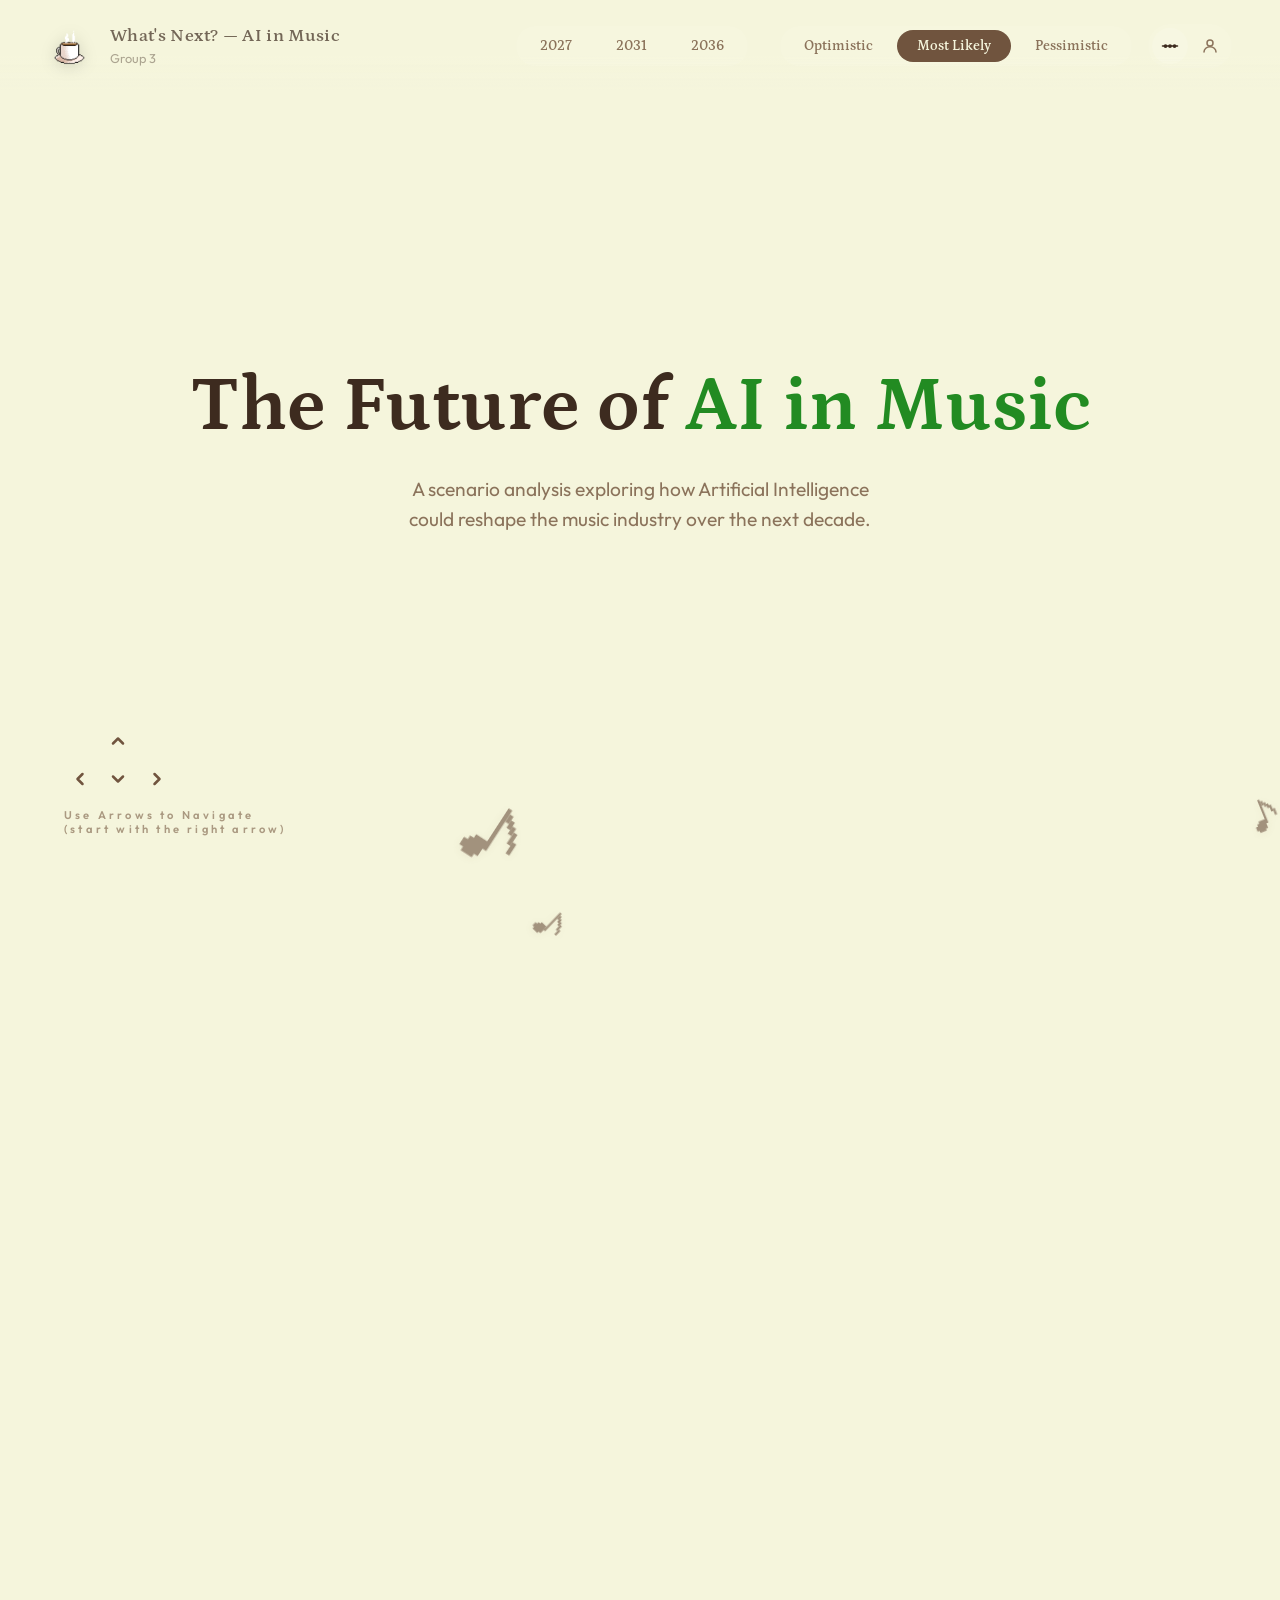
==== index.html @ 0fc1ed17 "UI: Add padding-top to second paragraph in multi-paragraph cells" ====
<!DOCTYPE html>
<html lang="en">
<head>
  <meta charset="UTF-8">
  <meta name="viewport" content="width=device-width, initial-scale=1.0">
  <title>What's Next? — AI in Music</title>
  <link rel="preconnect" href="https://fonts.googleapis.com">
  <link rel="preconnect" href="https://fonts.gstatic.com" crossorigin>
  <link href="https://fonts.googleapis.com/css2?family=Petrona:ital,wght@0,300..900;1,300..900&family=Outfit:wght@100..900&display=swap" rel="stylesheet">
  <style>
    /* ==========================================================
       WHAT'S NEXT? TIMELINE TEMPLATE — v2

       STUDENTS: This is YOUR starting point. You're expected to
       make this your own. Change the fonts, colors, layout,
       animations — whatever serves your topic.

       The structure:
       - 3 years (2027, 2031, 2036) scroll horizontally
       - Toggle switches between Optimistic / Most Likely / Pessimistic
       - Each year has a "deep dive" slot and a "headline" slot
         depending on the scenario

       YOUR JOB:
       1. Pick ONE year per scenario row to go deep on
          (rich media, visuals, embedded content)
       2. Fill the other two years with headlines + short context
       3. Make the design reflect your topic
       4. Make the toggle feel like a real shift — not just a text swap
       ========================================================== */

    :root {
      /* -- Customize these to match your topic -- */
      --color-bg: #F5F5DC;
      --color-text: #3D2B1F;
      --color-muted: #8B735B;
      --color-accent: #228B22;
      --color-optimistic: #417242;
      --color-likely: #70543E;
      --color-pessimistic: #8B4513;
      --font-heading: 'Petrona', serif;
      --font-body: 'Outfit', sans-serif;

      /* Active scenario color — set by JS */
      --color-active: var(--color-likely);
    }

    * {
      margin: 0;
      padding: 0;
      box-sizing: border-box;
    }

    html, body {
      height: 100%;
      overflow: hidden;
      background: var(--color-bg);
      color: var(--color-text);
      font-family: var(--font-body);
    }

    /* ---- SCENARIO BACKGROUND OVERLAYS ---- */
    /* Three fixed gradients that cross-fade as you switch scenarios.
       Each is a dark base tinged with the scenario accent colour.
       Adjust opacity and gradient positions to taste. */
    .bg-tinge {
      position: fixed;
      inset: 0;
      z-index: 0;
      pointer-events: none;
      opacity: 0;
      transition: opacity 0.8s ease;
    }

    .bg-tinge.active {
      opacity: 1;
    }

    .bg-tinge[data-scenario="optimistic"] {
      background-color: #e2eddf; /* Soft Mint Sage */
    }

    .bg-tinge[data-scenario="likely"] {
      background-color: #F5F5DC; /* Classic Beige */
    }

    .bg-tinge[data-scenario="pessimistic"] {
      background-color: #ebdacf; /* Warm Dusty Clay */
    }

    /* ---- HEADER / TOGGLE ---- */
    header {
      position: fixed;
      top: 0;
      left: 0;
      right: 0;
      z-index: 100;
      padding: 1.5rem 3rem;
      display: flex;
      justify-content: space-between;
      align-items: center;
      background: linear-gradient(to bottom, var(--color-bg) 60%, transparent);
    }

    header > div:first-child {
      display: flex;
      align-items: center;
      gap: 1.25rem;
    }

    .coffee-icon {
      width: 42px;
      height: 42px;
      object-fit: contain;
      filter: drop-shadow(0 2px 8px rgba(0,0,0,0.15));
    }

    .project-title {
      font-family: var(--font-heading);
      font-size: 1.1rem;
      font-weight: 600;
      letter-spacing: 0.02em;
      opacity: 0.7;
    }

    .team-names {
      font-size: 0.8rem;
      opacity: 0.4;
      margin-top: 0.25rem;
    }

    .toggle-group {
      display: flex;
      gap: 0.25rem;
      background: rgba(255,255,255,0.06);
      border-radius: 2rem;
      padding: 0.25rem;
    }

    .toggle-btn {
      font-family: var(--font-heading);
      font-size: 0.85rem;
      font-weight: 600;
      padding: 0.5rem 1.25rem;
      border: none;
      border-radius: 2rem;
      cursor: pointer;
      background: transparent;
      color: var(--color-muted);
      transition: all 0.4s ease;
    }

    .toggle-btn:hover {
      color: var(--color-text);
    }

    .toggle-btn.active {
      background: var(--color-active);
      color: var(--color-bg);
    }

    .toggle-btn[data-scenario="optimistic"].active { background: var(--color-optimistic); }
    .toggle-btn[data-scenario="likely"].active { background: var(--color-likely); }
    .toggle-btn[data-scenario="pessimistic"].active { background: var(--color-pessimistic); }

    /* ---- VIEW TOGGLE (Timeline / Interview) ---- */
    .header-right {
      display: flex;
      align-items: center;
      gap: 1rem;
    }

    .view-toggle {
      display: flex;
      gap: 0.25rem;
      background: rgba(255,255,255,0.06);
      border-radius: 2rem;
      padding: 0.25rem;
    }

    .view-btn {
      width: 2.25rem;
      height: 2.25rem;
      padding: 0;
      border: none;
      border-radius: 50%;
      cursor: pointer;
      background: transparent;
      color: var(--color-muted);
      transition: all 0.3s ease;
      display: flex;
      align-items: center;
      justify-content: center;
    }

    .view-btn:hover {
      color: var(--color-text);
    }

    .view-btn.active {
      background: rgba(255,255,255,0.12);
      color: var(--color-text);
    }

    /* Scenario toggle hides in interview mode */
    .toggle-group {
      transition: opacity 0.3s ease;
    }

    .toggle-group.hidden {
      opacity: 0;
      pointer-events: none;
    }

    /* ---- HORIZONTAL SCROLL CONTAINER ---- */
    .timeline {
      display: flex;
      height: 100vh;
      width: 500vw;
      position: absolute;
      top: 0; left: 0;
      z-index: 1;
      transition: transform 0.8s cubic-bezier(0.65, 0, 0.35, 1);
      will-change: transform;
    }

    /* ---- INTRO PANEL ---- */
    .panel-intro {
      min-width: 100vw;
      height: 100vh;
      display: flex;
      flex-direction: column;
      justify-content: center;
      align-items: center;
      text-align: center;
      padding: 4rem;
      position: relative; /* Base for absolute nav-guide */
    }

    .panel-intro h1 {
      font-family: var(--font-heading);
      font-size: clamp(2.5rem, 6vw, 5rem);
      font-weight: 700;
      line-height: 1.1;
      margin-bottom: 1.5rem;
    }

    .panel-intro h1 span {
      color: var(--color-accent);
    }

    .panel-intro .subtitle {
      font-size: 1.2rem;
      color: var(--color-muted);
      max-width: 500px;
      line-height: 1.6;
    }

    /* ---- YEAR PANELS ---- */
    .panel-year {
      min-width: 100vw;
      height: 100vh;
      position: relative;
    }

    .year-label {
      font-family: var(--font-heading);
      font-size: clamp(6rem, 20vw, 15rem);
      font-weight: 700;
      opacity: 0.04; /* Slightly more faded for the bottom position */
      position: absolute;
      bottom: -5%; /* Sit at the very bottom, slightly peaking up */
      left: 50%;
      transform: translateX(-50%);
      pointer-events: none;
      color: var(--color-active);
      transition: color 0.6s ease;
      z-index: 1; /* Behind content but above tinges */
    }

    .year-header {
      font-family: var(--font-heading);
      font-size: 1rem;
      font-weight: 600;
      text-transform: uppercase;
      letter-spacing: 0.15em;
      color: var(--color-active);
      margin-bottom: 2rem;
      transition: color 0.4s ease;
    }

    /* ---- SCENARIO CONTENT ---- */
    .scenario-content {
      position: absolute;
      left: 0;
      width: 100vw;
      height: 100vh;
      padding: 2rem;
      display: flex;
      flex-direction: column;
      justify-content: center;
      align-items: center; /* Horizontally center cells */
      z-index: 2;
    }

    /* Subtle glow behind cell content to emphasize the active color */
    .scenario-content::before {
      content: "";
      position: absolute;
      width: 80vw;
      height: 80vh;
      background: radial-gradient(circle at center, var(--color-active) 0%, transparent 70%);
      opacity: 0.08;
      pointer-events: none;
      z-index: -1;
      transition: background 0.8s ease;
    }

    /* -- HEADLINE CELL (light content) -- */
    .cell-headline h2 {
      font-family: var(--font-heading);
      font-size: clamp(1.8rem, 3.5vw, 3rem);
      font-weight: 700;
      line-height: 1.2;
      margin-bottom: 1rem;
      max-width: 700px;
    }

    .cell-headline .context {
      font-size: 1rem;
      color: var(--color-muted);
      max-width: 550px;
      line-height: 1.7;
    }

    /* -- DEEP DIVE CELL (rich content) -- */
    .cell-deepdive {
      display: grid;
      grid-template-columns: 1fr 1fr;
      gap: 3rem;
      align-items: start;
      max-width: 1100px;
    }

    .cell-deepdive h2 {
      font-family: var(--font-heading);
      font-size: clamp(1.5rem, 3vw, 2.4rem);
      font-weight: 700;
      line-height: 1.2;
      margin-bottom: 1rem;
    }

    .cell-deepdive .narrative {
      font-size: 1rem;
      line-height: 1.7;
      color: var(--color-muted);
    }

    .cell-deepdive .narrative p {
      margin-bottom: 1rem;
    }

    .narrative p:nth-of-type(2) {
      padding-top: 18px;
    }

    .media-slot {
      background: #FAF9F6; /* Softer paper white */
      padding: 1rem 1rem 3.5rem 1rem; /* Polaroid asymmetrical padding */
      border: none;
      border-radius: 2px;
      box-shadow: 
        0 10px 30px rgba(0,0,0,0.18), 
        0 2px 8px rgba(0,0,0,0.1);
      min-height: 300px;
      display: flex;
      align-items: center;
      justify-content: center;
      color: var(--color-muted);
      font-size: 0.85rem;
      text-align: center;
      position: relative;
    }

    .media-slot p {
      max-width: 250px;
      line-height: 1.5;
      color: #3D2B1F; /* Contrast against white */
    }

    /* Polaroid photo inner border and shadow */
    .media-slot img {
      width: 100%;
      height: 100%;
      object-fit: cover;
      border: 1px solid rgba(0,0,0,0.1);
      border-radius: 1px;
    }

    .interview-quote {
      border-left: 5px solid var(--color-active); /* Stronger indicator */
      padding-left: 1.25rem;
      margin-top: 1.5rem;
      transition: border-color 0.4s ease;
    }

    .interview-quote blockquote {
      font-size: 1rem;
      font-style: italic;
      line-height: 1.6;
      color: var(--color-text);
    }

    .interview-quote cite {
      display: block;
      margin-top: 0.5rem;
      font-size: 0.85rem;
      font-style: normal;
      color: var(--color-muted);
    }

    /* -- HERO CELL (Highlight content) -- */
    .cell-hero {
      display: flex;
      flex-direction: column;
      width: 100%;
      max-width: 1100px;
    }

    .cell-hero .media-slot {
      width: 100%;
      max-width: 1100px;
      height: 40vh;
      border-radius: 0.75rem;
      border: none;
    }

    .cell-hero .media-slot img {
      border-radius: 0.75rem;
    }

    .hero-content-grid {
      display: grid;
      grid-template-columns: 1fr 1fr;
      gap: 3rem;
      padding-top: 3rem;
      max-width: 1100px;
    }

    .hero-content-grid .interview-quote {
      margin-top: 0;
      align-self: start;
    }

    /* ---- CLOSING PANEL ---- */
    .panel-closing {
      min-width: 100vw;
      height: 100vh;
      scroll-snap-align: start;
      display: flex;
      flex-direction: column;
      justify-content: center;
      align-items: center;
      text-align: center;
      padding: 4rem;
    }

    .panel-closing h2 {
      font-family: var(--font-heading);
      font-size: clamp(2rem, 4vw, 3.5rem);
      font-weight: 700;
      margin-bottom: 1.5rem;
      max-width: 700px;
      line-height: 1.2;
    }

    .panel-closing .closing-text {
      font-size: 1.1rem;
      color: var(--color-muted);
      max-width: 550px;
      line-height: 1.7;
    }

    /* ---- NAV GUIDE ---- */
    .nav-guide {
      position: absolute;
      bottom: 4rem;
      left: 4rem;
      display: flex;
      flex-direction: column;
      align-items: flex-start;
      gap: 0.8rem;
      opacity: 0;
      animation: fadeInGuide 1.5s ease-out forwards 1.5s;
      z-index: 10;
    }

    @keyframes fadeInGuide {
      to { opacity: 1; }
    }

    .arrow-container {
      display: grid;
      grid-template-areas: 
        ". up ."
        "left down right";
      gap: 0.4rem;
    }

    .nav-arrow {
      width: 32px;
      height: 32px;
      display: flex;
      align-items: center;
      justify-content: center;
      color: var(--color-active);
      opacity: 1;
    }

    .arrow-up { grid-area: up; --move-transform: translateY(-12px); }
    .arrow-down { grid-area: down; --move-transform: translateY(12px); }
    .arrow-left { grid-area: left; --move-transform: translateX(-12px); }
    .arrow-right { grid-area: right; --move-transform: translateX(12px); }

    /* Fade-Move sequential animation */
    .nav-arrow {
      animation: fadeMove 8s infinite ease-in-out;
    }

    .arrow-up { animation-delay: 0s; }
    .arrow-right { animation-delay: 2s; }
    .arrow-down { animation-delay: 4s; }
    .arrow-left { animation-delay: 6s; }

    @keyframes fadeMove {
      0%, 20%, 100% { 
        opacity: 1; 
        transform: translate(0, 0); 
      }
      10% { 
        opacity: 0; 
        transform: var(--move-transform);
      }
      11% {
        opacity: 0;
        transform: translate(0, 0);
      }
    }

    .nav-hint {
      font-size: 0.7rem;
      text-transform: none;
      letter-spacing: 0.2rem;
      color: var(--color-muted);
      font-weight: 600;
      font-family: var(--font-body);
      opacity: 0.7;
      text-align: left;
    }

    /* ---- INTERVIEW SECTION — fixed overlay ---- */
    .interview-section {
      display: none;
      position: fixed;
      inset: 0;
      background: var(--color-bg);
      overflow: hidden; /* No scrolling */
      z-index: 50;
    }

    .interview-wrapper {
      width: 100%;
      height: 100%;
      transition: transform 0.8s cubic-bezier(0.85, 0, 0.15, 1);
      display: flex;
      flex-direction: column;
    }

    .interview-section.active {
      display: block;
    }

    /* Each block snaps to fill the viewport */
    .interview-block {
      min-height: 100vh;
      scroll-snap-align: start;
      display: flex;
      align-items: center;
      padding: 7rem 6rem 4rem;
      position: relative;
    }

    .interview-block + .interview-block {
      border-top: 1px solid rgba(255,255,255,0.06);
    }

    /* -- Person overview block -- */
    .block-person .block-inner {
      display: grid;
      grid-template-columns: 260px 1fr;
      gap: 3rem;
      align-items: center;
      max-width: 1100px;
      width: 100%;
    }

    .person-photo-slot {
      background: rgba(255,255,255,0.04);
      border: 1px dashed rgba(255,255,255,0.12);
      border-radius: 0.75rem;
      aspect-ratio: 3 / 4;
      display: flex;
      flex-direction: column;
      align-items: center;
      justify-content: center;
      color: var(--color-muted);
      font-size: 0.8rem;
      text-align: center;
      gap: 0.5rem;
      padding: 1.5rem;
    }

    .person-photo-slot img {
      width: 100%;
      height: 100%;
      object-fit: cover;
      border-radius: 0.75rem;
    }

    .person-info h3 {
      font-family: var(--font-heading);
      font-size: 1.75rem;
      font-weight: 700;
      margin-bottom: 0.4rem;
    }

    .person-info .person-role {
      font-size: 0.9rem;
      color: var(--color-active);
      margin-bottom: 1.25rem;
      transition: color 0.4s ease;
    }

    .person-info .person-bio {
      font-size: 1rem;
      line-height: 1.7;
      color: var(--color-muted);
      max-width: 560px;
    }

    .shoutout {
      margin-top: 2rem;
      padding-top: 1.5rem;
      border-top: 1px solid rgba(61, 43, 31, 0.1);
      max-width: 560px;
      display: flex;
      align-items: flex-start;
      gap: 2rem;
    }

    .shoutout-content {
      flex: 1;
    }

    .shoutout p {
      font-size: 0.9rem;
      color: var(--color-muted);
      margin-bottom: 0.75rem;
    }

    .spotify-qr {
      width: 100px;
      height: 100px;
      background: white;
      padding: 0.5rem;
      border-radius: 4px;
      box-shadow: 0 4px 12px rgba(0,0,0,0.08);
      flex-shrink: 0;
    }

    .spotify-qr img {
      width: 100%;
      height: 100%;
      display: block;
    }

    .spotify-link {
      display: inline-flex;
      align-items: center;
      gap: 0.6rem;
      color: var(--color-bg);
      background: var(--color-active);
      padding: 0.6rem 1.2rem;
      border-radius: 2rem;
      text-decoration: none;
      font-size: 0.85rem;
      font-weight: 600;
      transition: all 0.3s ease;
      box-shadow: 0 4px 12px rgba(0,0,0,0.1);
    }

    .spotify-link svg {
      fill: currentColor;
    }

    .spotify-link:hover {
      transform: translateY(-2px);
      box-shadow: 0 6px 16px rgba(0,0,0,0.15);
      background: var(--color-text);
    }

    .note-particle {
      position: fixed;
      bottom: -100px;
      pointer-events: none;
      z-index: 9999;
      opacity: 0.6;
      transition: opacity 0.33s ease;
    }

    .note-particle img {
      width: 100%;
      height: 100%;
      filter: drop-shadow(0 2px 4px rgba(0,0,0,0.1)) 
              brightness(0) saturate(100%) 
              invert(32%) sepia(10%) saturate(1633%) 
              hue-rotate(340deg) brightness(91%) contrast(84%); /* Matches #70543E */
    }

    .note-particle.fading {
      opacity: 0;
    }

    /* -- Video block -- */
    .block-video .block-inner {
      display: flex;
      flex-direction: column;
      gap: 2rem;
      max-width: 1100px;
      width: 100%;
    }

    .video-slot {
      background: rgba(255,255,255,0.04);
      border: 1px dashed rgba(255,255,255,0.12);
      border-radius: 0.75rem;
      aspect-ratio: 16 / 9;
      display: flex;
      flex-direction: column;
      align-items: center;
      justify-content: center;
      color: var(--color-muted);
      font-size: 0.8rem;
      text-align: center;
      gap: 0.5rem;
      padding: 0; /* Remove padding for iframe */
    }

    .video-slot iframe,
    .video-slot video {
      width: 100%;
      height: 100%;
      border-radius: 0.75rem;
    }

    .video-info h3 {
      font-family: var(--font-heading);
      font-size: 1.25rem;
      font-weight: 700;
      margin-bottom: 0.75rem;
    }

    .video-info .video-description {
      font-size: 0.95rem;
      line-height: 1.7;
      color: var(--color-muted);
    }

    /* -- Pullquote block -- */
    .block-pullquote .block-inner {
      max-width: 800px;
      width: 100%;
    }

    .block-pullquote blockquote {
      font-family: var(--font-heading);
      font-size: clamp(1.6rem, 3vw, 2.5rem);
      font-weight: 700;
      line-height: 1.3;
      margin-bottom: 1.5rem;
      border-left: 4px solid var(--color-active);
      padding-left: 1.5rem;
      transition: border-color 0.4s ease;
    }

    .block-pullquote cite {
      font-size: 0.9rem;
      font-style: normal;
      color: var(--color-muted);
      padding-left: 1.5rem;
      display: block;
    }

    /* Slot label style shared across placeholders */
    .slot-label {
      font-family: var(--font-heading);
      font-size: 0.75rem;
      font-weight: 600;
      text-transform: uppercase;
      letter-spacing: 0.1em;
      opacity: 0.5;
      margin-bottom: 0.25rem;
    }

    /* ---- RESPONSIVE ---- */
    @media (max-width: 768px) {
      header {
        padding: 1rem 1.5rem;
        flex-direction: column;
        gap: 1rem;
      }

      .panel-year {
        padding: 5rem 2rem 3rem;
      }

      .cell-deepdive {
        grid-template-columns: 1fr;
      }

      .cell-hero .media-slot {
        width: 100%;
        height: 40vh;
        margin-left: 0;
        margin-top: 0;
      }

      .hero-content-grid {
        grid-template-columns: 1fr;
        gap: 1.5rem;
        padding-top: 2rem;
      }

      .interview-block {
        padding: 6rem 2rem 3rem;
      }

      .block-person .block-inner,
      .block-video .block-inner {
        grid-template-columns: 1fr;
      }
    }
    
    .svg-container {
      width: 100%;
      height: 100%;
      min-width: 100%;
      flex: 1;
      display: flex;
      align-items: center;
      justify-content: center;
    }
    .svg-container svg {
      width: 100%;
      height: 100%;
      max-width: 100%;
      max-height: 100%;
      overflow: visible;
    }
  </style>
</head>
<body>


  <!-- ============================================
       SCENARIO BACKGROUND OVERLAYS
       One per scenario, cross-fade on toggle.
       ============================================ -->
  <div class="bg-tinge" data-scenario="optimistic"></div>
  <div class="bg-tinge active" data-scenario="likely"></div>
  <div class="bg-tinge" data-scenario="pessimistic"></div>

  <audio id="bgAudio" loop preload="auto">
    <source src="media/Whimsical-log-roll.mp3" type="audio/mpeg">
  </audio>


  <!-- ============================================
       HEADER — Toggle between scenarios
       ============================================ -->
  <header>
    <div>
      <img src="media/8-Bit Pixel Sticker.gif" alt="Coffee Cup" class="coffee-icon">
      <div>
        <div class="project-title">What's Next? — AI in Music</div>
        <div class="team-names">Group 3</div>
      </div>
    </div>
    <div class="header-right">
      <div class="toggle-group" id="yearToggle" style="margin-right: 1rem;">
        <button class="toggle-btn active" data-panel="1">2027</button>
        <button class="toggle-btn" data-panel="2">2031</button>
        <button class="toggle-btn" data-panel="3">2036</button>
      </div>
      <div class="toggle-group" id="scenarioToggle">
        <button class="toggle-btn" data-scenario="optimistic">Optimistic</button>
        <button class="toggle-btn active" data-scenario="likely">Most Likely</button>
        <button class="toggle-btn" data-scenario="pessimistic">Pessimistic</button>
      </div>
      <div class="view-toggle">
        <button class="view-btn active" data-view="timeline" aria-label="Timeline">
          <!-- Horizontal timeline: line with 3 milestone dots -->
          <svg width="18" height="18" viewBox="0 0 24 24" fill="none" stroke="currentColor" stroke-width="2" stroke-linecap="round">
            <line x1="2" y1="12" x2="22" y2="12"/>
            <circle cx="6"  cy="12" r="2.5" fill="currentColor" stroke="none"/>
            <circle cx="12" cy="12" r="2.5" fill="currentColor" stroke="none"/>
            <circle cx="18" cy="12" r="2.5" fill="currentColor" stroke="none"/>
          </svg>
        </button>
        <button class="view-btn" data-view="interview" aria-label="Interview">
          <!-- Person silhouette -->
          <svg width="18" height="18" viewBox="0 0 24 24" fill="none" stroke="currentColor" stroke-width="2" stroke-linecap="round" stroke-linejoin="round">
            <circle cx="12" cy="8" r="4"/>
            <path d="M4 20c0-4 3.6-7 8-7s8 3 8 7"/>
          </svg>
        </button>
      </div>
    </div>
  </header>


  <!-- ============================================
       TIMELINE — Scrolls horizontally
       ============================================ -->
  <div class="timeline" id="timeline">

    <!-- ---- INTRO ---- -->
    <section class="panel-intro" data-panel="0">
      <h1>The Future of <span>AI in Music</span></h1>
      <p class="subtitle">
        A scenario analysis exploring how Artificial Intelligence could reshape
        the music industry over the next decade.
      </p>

      <div class="nav-guide">
        <div class="arrow-container">
          <div class="nav-arrow arrow-up">
            <svg width="20" height="20" viewBox="0 0 24 24" fill="none" stroke="currentColor" stroke-width="3" stroke-linecap="round" stroke-linejoin="round"><polyline points="18 15 12 9 6 15"></polyline></svg>
          </div>
          <div class="nav-arrow arrow-left">
            <svg width="20" height="20" viewBox="0 0 24 24" fill="none" stroke="currentColor" stroke-width="3" stroke-linecap="round" stroke-linejoin="round"><polyline points="15 18 9 12 15 6"></polyline></svg>
          </div>
          <div class="nav-arrow arrow-down">
            <svg width="20" height="20" viewBox="0 0 24 24" fill="none" stroke="currentColor" stroke-width="3" stroke-linecap="round" stroke-linejoin="round"><polyline points="6 9 12 15 18 9"></polyline></svg>
          </div>
          <div class="nav-arrow arrow-right">
            <svg width="20" height="20" viewBox="0 0 24 24" fill="none" stroke="currentColor" stroke-width="3" stroke-linecap="round" stroke-linejoin="round"><polyline points="9 18 15 12 9 6"></polyline></svg>
          </div>
        </div>
        <p class="nav-hint">Use Arrows to Navigate <br> (start with the right arrow)</p>
      </div>
    </section>


    <!-- ============================================
         2027

         STUDENTS: Decide which scenario gets the
         "deep dive" for this year and which two
         get headlines only. Swap the classes below.
         ============================================ -->
    <section class="panel-year" data-panel="1">
      <div class="year-label">2027</div>
      <div class="year-header">2027</div>

      <!-- MOST LIKELY — Deep dive -->
      <div class="scenario-content active" data-scenario="likely">
        <div class="cell-hero">
          <div class="media-slot">
            <img src="media/ai-generated-top-songs.png" alt="AI Generated Music Flood">
          </div>
          <div class="hero-content-grid">
            <div>
              <h2>The AI Flood: Playlists Fill Up, Trust Starts to Fracture</h2>
              <div class="narrative">
                <p>
                  Streaming platforms are flooded with AI-generated tracks and synthetic “artists,” some landing real label deals while human musicians struggle for visibility. We are already seeing fully AI-generated personas with AI voices and beats securing massive record deals while real talent is sidelined.
                </p>
                <p>
                  By 2027, the most realistic scenario is oversaturation. Generative tools make it trivial to upload thousands of tracks, leading to a brutal landscape for discovery. While this is emotionally demotivating for human creators, it acts as a painful correction where audiences slowly begin to value authenticity again.
                </p>
              </div>
            </div>
            <div class="interview-quote">
              <blockquote>"It's highly demotivating to spend three years crafting an album only to hear AI instantly produce something passable... it is a temporary kick in the teeth."</blockquote>
              <cite>— Ryan, Audio Professional</cite>
            </div>
          </div>
        </div>
      </div>

      <!-- PESSIMISTIC — Deep dive/Headline cell mapped -->
      <div class="scenario-content" data-scenario="pessimistic">
        <div class="cell-deepdive">
          <div>
            <h2>Vancouver nightlife is taking a hit, and AI-assisted music demotivates artists</h2>
            <div class="narrative">
              <p>
                Faced with an endless deluge of passable AI-generated content, emerging artists lose the drive to build careers, significantly impacting local, grassroots music scenes.
              </p>
            </div>
          </div>
          <div class="media-slot">
            <img src="media/ai-greatest-hits.png" alt="Ryan">
          </div>
        </div>
      </div>

      <!-- OPTIMISTIC — Deep dive/Headline mapped -->
      <div class="scenario-content" data-scenario="optimistic">
        <div class="cell-deepdive">
          <div>
            <h2>A solo artist in a developing country wins the first-ever Grammy using AI</h2>
            <div class="narrative">
              <p>
                AI gives previously under-resourced creators the chance to compete on the global stage. However, human ingenuity has often achieved this boundary-pushing genre fusion without AI already.
              </p>
            </div>
          </div>
          <div class="media-slot">
            <img src="media/verified-humans-only.png" alt="Ryan">
          </div>
        </div>
      </div>
    </section>


    <!-- ============================================
         2031
         ============================================ -->
    <section class="panel-year" data-panel="2">
      <div class="year-label">2031</div>
      <div class="year-header">2031</div>

      <!-- OPTIMISTIC — Deep dive -->
      <div class="scenario-content" data-scenario="optimistic">
        <div class="cell-hero">
          <div class="media-slot">
            <img src="media/new-releases-app-ui.png" alt="Human Only Spaces">
          </div>
          <div class="hero-content-grid">
            <div>
              <h2>Quarantined AI: Human-Only Spaces Become a Selling Point</h2>
              <div class="narrative">
                <p>
                  By 2031, AI music has its own major platforms and clearly labelled sections on streaming apps, while human-only spaces become a premium experience. Listeners, exhausted by years of AI spam, demand transparency.
                </p>
                <p>
                  Major services introduce AI labels, filters, and separate tabs for synthetic content. Over time, indie platforms like Bandcamp double down on human-only catalogues as a brand promise, protecting human scenes and artists.
                </p>
              </div>
            </div>
            <div class="interview-quote">
              <blockquote>"I want AI to do my taxes so I can do this stuff. Not AI to do this stuff, so I can do my taxes."</blockquote>
              <cite>— Ryan, Audio Professional</cite>
            </div>
          </div>
        </div>
      </div>

      <!-- MOST LIKELY — Deep dive mapped -->
      <div class="scenario-content active" data-scenario="likely">
        <div class="cell-deepdive">
          <div>
            <h2>AI takes over electronic music, forcing artists into other popular genres</h2>
            <div class="narrative">
              <p>
                While AI improves at generating electronic styles, top-tier electronic artists (like Deadmau5 or Skrillex) will rely heavily on their unique live setups to prevent AI from fully taking over their specific scenes.
              </p>
            </div>
          </div>
          <div class="media-slot">
            <img src="media/life-performance.png" alt="Ryan">
          </div>
        </div>
      </div>

      <!-- PESSIMISTIC — Deep dive mapped -->
      <div class="scenario-content" data-scenario="pessimistic">
        <div class="cell-deepdive">
         <div>
            <h2>Music-producing jobs are plummeting due to AI</h2>
            <div class="narrative">
              <p>
                The trend of mass job replacement in production stumbles as the massive energy and processing power required for AI to recycle heavy arrangements proves unsustainable compared to human efficiency.
              </p>
            </div>
          </div>
          <div class="media-slot">
            <img src="media/boardroom-meeting.png" alt="Ryan">
          </div>
        </div>
      </div>
    </section>


    <!-- ============================================
         2036
         ============================================ -->
    <section class="panel-year" data-panel="3">
      <div class="year-label">2036</div>
      <div class="year-header">2036</div>

      <!-- PESSIMISTIC — Deep dive -->
      <div class="scenario-content" data-scenario="pessimistic">
        <div class="cell-hero">
          <div class="media-slot">
            <img src="media/mob.png" alt="Dead Artists Touring">
          </div>
          <div class="hero-content-grid">
            <div>
              <h2>Dead Artists on Tour: When Labels Don’t Tell You They’re Gone</h2>
              <div class="narrative">
                <p>
                  In the darkest 2036 scenario, labels quietly continue releasing “new” music and even live-streamed performances from artists who died years earlier, leveraging voice-printing and performance synthesis without disclosure.
                </p>
                <p>
                  The technology to clone voices becomes mature and cheap. With obvious economic incentives to maintain infinite releases from catalogue-rich artists, the ethical lines of disclosure and consent are routinely ignored.
                </p>
              </div>
            </div>
            <div class="interview-quote">
              <blockquote>"Creating printed voices to hide an artist’s death is freaky... but it is actually going to definitely happen someday."</blockquote>
              <cite>— Ryan, Audio Professional</cite>
            </div>
          </div>
        </div>
      </div>

      <!-- MOST LIKELY — Deep dive mapped -->
      <div class="scenario-content active" data-scenario="likely">
        <div class="cell-deepdive">
          <div>
            <h2>The bell curve is flattening; any artist can improve their chances of success</h2>
            <div class="narrative">
              <p>
                While AI-integrated workflows boost the baseline quality of music, audiences grow deeply skeptical. Fans lose trust in artists who secretly use AI because music remains fundamentally about capturing a singular human moment.
              </p>
            </div>
          </div>
          <div class="media-slot">
            <img src="media/ai-concert.png" alt="Ryan">
          </div>
        </div>
      </div>

      <!-- OPTIMISTIC — Deep dive mapped -->
      <div class="scenario-content" data-scenario="optimistic">
        <div class="cell-deepdive">
          <div>
            <h2>AI gives small artists better resources and increases the chances of making it big</h2>
            <div class="narrative">
              <p>
                Predictive generation allows solo creators to afford massive productions, instantly generating realistic session musicians, like an 8-string heavy metal guitarist, to realize ideas they couldn't otherwise afford.
              </p>
            </div>
          </div>
          <div class="media-slot">
            <img src="media/music-night.png" alt="Ryan">
          </div>
        </div>
      </div>
    </section>


    <!-- ---- CLOSING ---- -->
    <section class="panel-closing" data-panel="4">
      <h2>Will AI Replace the Artist or Elevate the Master?</h2>
      <p class="closing-text">
        As generative models become ubiquitous, the ultimate scarcity won't be high-quality music—it will be human authenticity. Are we building tools to eliminate technical friction, or are we accidentally replacing the very soul of the creative process?
      </p>
    </section>

  </div>


  <!-- ============================================
       INTERVIEW SECTION

       STUDENTS: These three blocks are your building
       blocks. Use all of them, skip some, or reorder
       them — whatever serves your interview subject.
       Each block snaps to fill the screen.
       ============================================ -->
  <section class="interview-section" id="interviewSection">
    <div class="interview-wrapper" id="interviewWrapper">
      <!-- Person overview -->
      <div class="interview-block block-person">
        <div class="block-inner">
          <div class="media-slot">
            <img src="media/ryan-portrait.png" alt="Ryan">
          </div>
          <div class="person-info">
            <h3>Ryan</h3>
            <p class="person-role">Audio Professional (Sound Designer, Mix & Master Engineer, Composer)</p>
            <p class="person-bio">
              Ryan has been working in the music industry for 11 years, diving into audio when he was just 14 years old. As a realist who has spent countless hours on the gruelling, tedious side of audio production—like manually tuning vocal notes—Ryan believes AI should eliminate technical busywork rather than replace the vibrant, creative magic of making art.
            </p>
            <div class="shoutout">
              <div class="shoutout-content">
                <p>Special thanks to Ryan for his time and expertise.</p>
                <a href="https://open.spotify.com/artist/3VSAYbbIUjDCKQ1m5H9QPb?si=yXn4o0mpTZWXA23n28kvIQ" target="_blank" class="spotify-link">
                  <svg width="18" height="18" viewBox="0 0 24 24">
                    <path d="M12 0C5.373 0 0 5.373 0 12s5.373 12 12 12 12-5.373 12-12S18.627 0 12 0zm5.498 17.305c-.215.353-.678.463-1.03.248-2.863-1.748-6.464-2.144-10.707-1.177-.404.093-.803-.162-.896-.566-.093-.404.162-.803.566-.896 4.639-1.06 8.608-.612 11.819 1.347.352.215.463.678.248 1.03zm1.467-3.264c-.271.44-.846.577-1.286.307-3.277-2.015-8.272-2.601-12.147-1.425-.494.15-1.022-.131-1.171-.624-.149-.494.132-1.022.625-1.171 4.417-1.34 9.932-.676 13.672 1.624.44.27.577.846.307 1.286zm.126-3.414c-4.639-2.756-11.516-2.529-15.518-1.312-.712.216-1.467-.189-1.683-.9-.217-.712.189-1.467.9-1.683 4.542-1.381 12.115-1.65 17.411 1.492.64.382.852 1.205.47 1.844-.382.64-1.205.852-1.844.47z"/>
                  </svg>
                  Listen on Spotify
                </a>
              </div>
              <div class="spotify-qr">
                <img src="https://api.qrserver.com/v1/create-qr-code/?size=150x150&data=https://open.spotify.com/artist/3VSAYbbIUjDCKQ1m5H9QPb?si=yXn4o0mpTZWXA23n28kvIQ" alt="Scan to listen on Spotify">
              </div>
            </div>
          </div>
        </div>
      </div>

      <!-- Video clip -->
      <div class="interview-block block-video">
        <div class="block-inner">
          <div class="video-slot">
            <video controls width="100%">
              <source src="media/ryan-interview-clip.mp4" type="video/mp4">
              Your browser does not support the video tag.
            </video>
          </div>
          <div class="video-info">
            <h3>Ryan on the Realities of AI in Audio</h3>
            <p class="video-description">
              In this excerpt, Ryan reacts to our decade-long speculative timeline. He cuts through the industry hype to discuss how AI is currently demotivating artists, why humans will never stop playing physical instruments, and why music's core value lies in capturing a singular, evolving human moment.
            </p>
          </div>
        </div>
      </div>

      <!-- Pullquote -->
      <div class="interview-block block-pullquote">
        <div class="block-inner">
          <blockquote>"Music is such an interesting artwork because it captures a moment. A singular performance that can never be exactly recreated."</blockquote>
          <cite>— Ryan, Audio Professional</cite>
        </div>
      </div>
    </div>
  </section>


  <script>
    // ==========================================================
    // SCENARIO TOGGLE
    // Switches visible content and background tinge across all panels.
    // ==========================================================

    const root = document.documentElement;
    const scenarioToggleBtns = document.querySelectorAll('#scenarioToggle .toggle-btn');
    const yearToggleBtns = document.querySelectorAll('#yearToggle .toggle-btn');
    const bgTinges = document.querySelectorAll('.bg-tinge');
    const timeline = document.getElementById('timeline');
    
    const scenarioColors = {
      optimistic: '#417242',
      likely: '#70543E',
      pessimistic: '#8B4513'
    };

    let currentX = 0; // 0: Intro, 1: 2027, 2: 2031, 3: 2036, 4: Closing
    let currentY = 0; // 0, 1, 2 depending on the scenario
    let currentInterviewY = 0; // 0, 1, 2 for interview blocks

    // Initialize 2D Grid DOM
    document.querySelectorAll('.panel-year').forEach(panel => {
      const label = panel.querySelector('.year-label');
      const header = panel.querySelector('.year-header');
      
      const scenarios = panel.querySelectorAll('.scenario-content');
      scenarios.forEach((scen, idx) => {
        scen.style.top = `${idx * 100}vh`; // Stack vertically
        
        // Push labels into each scenario so they maintain position as we scroll
        if (header) scen.insertBefore(header.cloneNode(true), scen.firstChild);
        if (label) scen.appendChild(label.cloneNode(true));
      });
      
      if (header) header.remove();
      if (label) label.remove();
    });

    function updateGrid() {
      // 1. Move Timeline container using 2D transform
      timeline.style.transform = `translate(${-currentX * 100}vw, ${-currentY * 100}vh)`;

      // 2. Update Year Toggles (Top Right)
      yearToggleBtns.forEach(btn => btn.classList.remove('active'));
      if (currentX >= 1 && currentX <= 3) {
        const activeYear = document.querySelector(`#yearToggle .toggle-btn[data-panel="${currentX}"]`);
        if (activeYear) activeYear.classList.add('active');
      }

      // 4. Determine Active Scenario Name based on coordinates
      let sName = 'likely'; // default
      if (currentX >= 1 && currentX <= 3) {
        const panel = document.querySelector(`.panel-year[data-panel="${currentX}"]`);
        if (panel) {
          const activeScenEl = panel.querySelectorAll('.scenario-content')[currentY];
          if (activeScenEl && activeScenEl.dataset.scenario) {
            sName = activeScenEl.dataset.scenario;
          }
        }
      }

      // 5. Apply cosmetic theme updates depending on scenario
      root.style.setProperty('--color-active', scenarioColors[sName]);

      bgTinges.forEach(el => {
        el.classList.toggle('active', el.dataset.scenario === sName);
      });

      scenarioToggleBtns.forEach(b => b.classList.remove('active'));
      const scBtn = document.querySelector(`#scenarioToggle .toggle-btn[data-scenario="${sName}"]`);
      if (scBtn) scBtn.classList.add('active');
    }

    // Keyboard 2D Grid Navigation
    document.addEventListener('keydown', (e) => {
      if (currentView === 'interview') {
        if (e.key === 'ArrowDown') {
          if (currentInterviewY < 2) {
            e.preventDefault();
            currentInterviewY++;
            updateInterviewSection();
          }
        } else if (e.key === 'ArrowUp') {
          if (currentInterviewY > 0) {
            e.preventDefault();
            currentInterviewY--;
            updateInterviewSection();
          }
        }
        return;
      }
      
      if (e.key === 'ArrowRight' && currentX < 4) {
        currentX++;
        currentY = 0; // Reset vertical layer on horizontal move
        updateGrid();
      } else if (e.key === 'ArrowLeft' && currentX > 0) {
        currentX--;
        currentY = 0;
        updateGrid();
      } else if (e.key === 'ArrowDown' && currentX >= 1 && currentX <= 3) {
        if (currentY < 2) {
          e.preventDefault();
          currentY++;
          updateGrid();
        }
      } else if (e.key === 'ArrowUp' && currentX >= 1 && currentX <= 3) {
        if (currentY > 0) {
          e.preventDefault();
          currentY--;
          updateGrid();
        }
      }
    });

    function updateInterviewSection() {
      const wrapper = document.getElementById('interviewWrapper');
      if (wrapper) {
        wrapper.style.transform = `translateY(${-currentInterviewY * 100}vh)`;
      }
    }

    // Handle Year Dropdown Clicks
    yearToggleBtns.forEach(btn => {
      btn.addEventListener('click', () => {
        currentX = parseInt(btn.dataset.panel);
        currentY = 0;
        updateGrid();
      });
    });

    // Handle Scenario Toggle Clicks
    scenarioToggleBtns.forEach(btn => {
      btn.addEventListener('click', () => {
        if (currentX >= 1 && currentX <= 3) {
          const sName = btn.dataset.scenario;
          const panel = document.querySelector(`.panel-year[data-panel="${currentX}"]`);
          const scenarios = Array.from(panel.querySelectorAll('.scenario-content'));
          const targetIndex = scenarios.findIndex(s => s.dataset.scenario === sName);
          if (targetIndex !== -1) {
            currentY = targetIndex;
            updateGrid();
          }
        }
      });
    });

    // Toggle between Timeline / Interview
    let currentView = 'timeline';
    const viewBtns = document.querySelectorAll('.view-btn');
    const interviewSection = document.getElementById('interviewSection');
    const scenarioToggle = document.getElementById('scenarioToggle');
    const yearToggle = document.getElementById('yearToggle');

    viewBtns.forEach(btn => {
      btn.addEventListener('click', () => {
        const view = btn.dataset.view;
        if (view === currentView) return;
        currentView = view;

        viewBtns.forEach(b => b.classList.remove('active'));
        btn.classList.add('active');

        if (view === 'interview') {
          interviewSection.classList.add('active');
          if (scenarioToggle) scenarioToggle.classList.add('hidden');
          if (yearToggle) yearToggle.classList.add('hidden');
          currentInterviewY = 0;
          updateInterviewSection();
        } else {
          interviewSection.classList.remove('active');
          if (scenarioToggle) scenarioToggle.classList.remove('hidden');
          if (yearToggle) yearToggle.classList.remove('hidden');
        }
      });
    });

    // Audio Autoplay Trigger (Browsers require interaction)
    const audio = document.getElementById('bgAudio');
    const startAudio = () => {
      audio.play().catch(err => console.log("Autoplay blocked:", err));
      document.removeEventListener('click', startAudio);
      document.removeEventListener('keydown', startAudio);
    };
    document.addEventListener('click', startAudio);
    document.addEventListener('keydown', startAudio);

    // Floating Music Notes Particle System
    function spawnNote() {
      const notes = ['media/music_note.svg', 'media/music_note_2.svg'];
      const note = document.createElement('div');
      note.className = 'note-particle';
      
      const img = document.createElement('img');
      img.src = notes[Math.floor(Math.random() * notes.length)];
      note.appendChild(img);
      
      const size = Math.floor(Math.random() * (72 - 24 + 1)) + 24;
      const angle = Math.floor(Math.random() * (45 - (-45) + 1)) + (-45);
      const lifetime = (Math.random() * (4 - 1) + 1) * 1000;
      const left = Math.random() * 100;
      
      note.style.width = `${size}px`;
      note.style.height = `${size}px`;
      note.style.left = `${left}vw`;
      note.style.transform = `rotate(${angle}deg)`;
      
      // Handle scenario color coloring via filter if needed, 
      // but typically SVGs in a rainy shop look best in their natural state or 
      // themed via CSS variable logic. Let's keep them thematic.
      const activeColor = getComputedStyle(document.documentElement).getPropertyValue('--color-active');
      // note: dynamic color filtering for SVGs is complex, we'll stick to clear visibility.
      
      document.body.appendChild(note);

      // Animation: Float up at 100px/s with ease-out at 70%
      const startTime = performance.now();
      const baseSpeed = 60; // px per second
      
      function animate(time) {
        const elapsed = time - startTime;
        const progress = elapsed / lifetime;

        if (progress >= 1) {
          note.remove();
          return;
        }

        // Handle fade out 0.33s before death
        if (elapsed >= lifetime - 330) {
          note.classList.add('fading');
        }

        // Calculate Y position with ease-out after 70% progress
        let y;
        const easeStart = 0.7;
        if (progress < easeStart) {
          // Linear movement
          y = (elapsed / 1000) * baseSpeed;
        } else {
          // Decelerate (Ease Out)
          const linearY = (easeStart * lifetime / 1000) * baseSpeed;
          const remainingTime = (elapsed - (easeStart * lifetime)) / 1000;
          const totalRemainingTime = ((1 - easeStart) * lifetime) / 1000;
          
          // Using a simple quadratic deceleration: distance = v0*t - 0.5*a*t^2
          // To stop completely at t_total: a = v0 / t_total
          const v0 = baseSpeed;
          const a = v0 / totalRemainingTime;
          const decelY = (v0 * remainingTime) - (0.5 * a * remainingTime * remainingTime);
          y = linearY + decelY;
        }

        note.style.bottom = `${y - 50}px`;
        requestAnimationFrame(animate);
      }
      
      requestAnimationFrame(animate);
    }

    // Spawn notes periodically
    setInterval(() => {
      if (document.visibilityState === 'visible') spawnNote();
    }, 600);

    // Force layout update on map initialize
    updateGrid();
  </script>
</body>
</html>
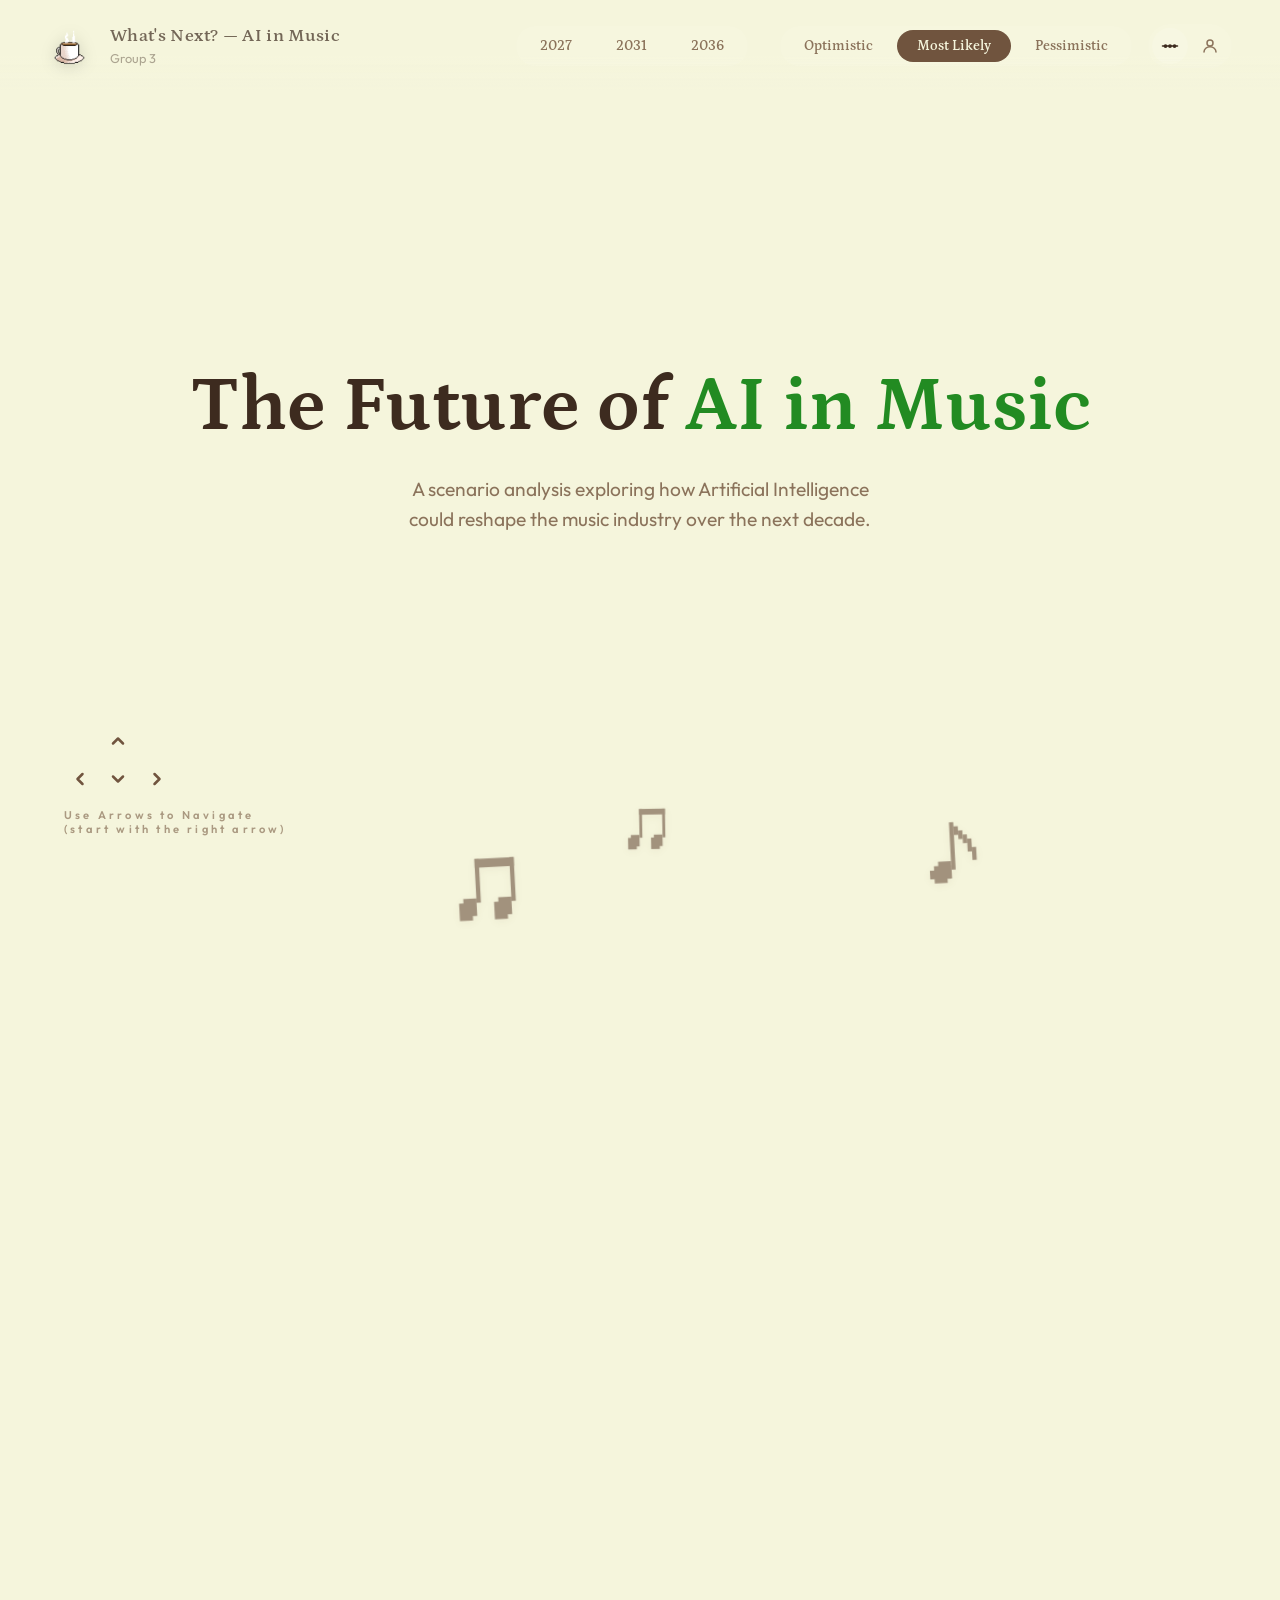
==== commit d5da3734: "Content: Rephrase interview video description for better fit" ====
--- a/index.html
+++ b/index.html
@@ -1236,7 +1236,7 @@
           <div class="video-info">
             <h3>Ryan on the Realities of AI in Audio</h3>
             <p class="video-description">
-              In this excerpt, Ryan reacts to our decade-long speculative timeline. He cuts through the industry hype to discuss how AI is currently demotivating artists, why humans will never stop playing physical instruments, and why music's core value lies in capturing a singular, evolving human moment.
+              Ryan provides a grounding perspective on the future of sound, addressing the growing demotivation among artists in an AI-saturated market. He makes a compelling case for the irreplaceable nature of physical instrumentation and explains why the true heart of music is found in the "singular, evolving human moment" that no algorithm can authentically recreate.
             </p>
           </div>
         </div>
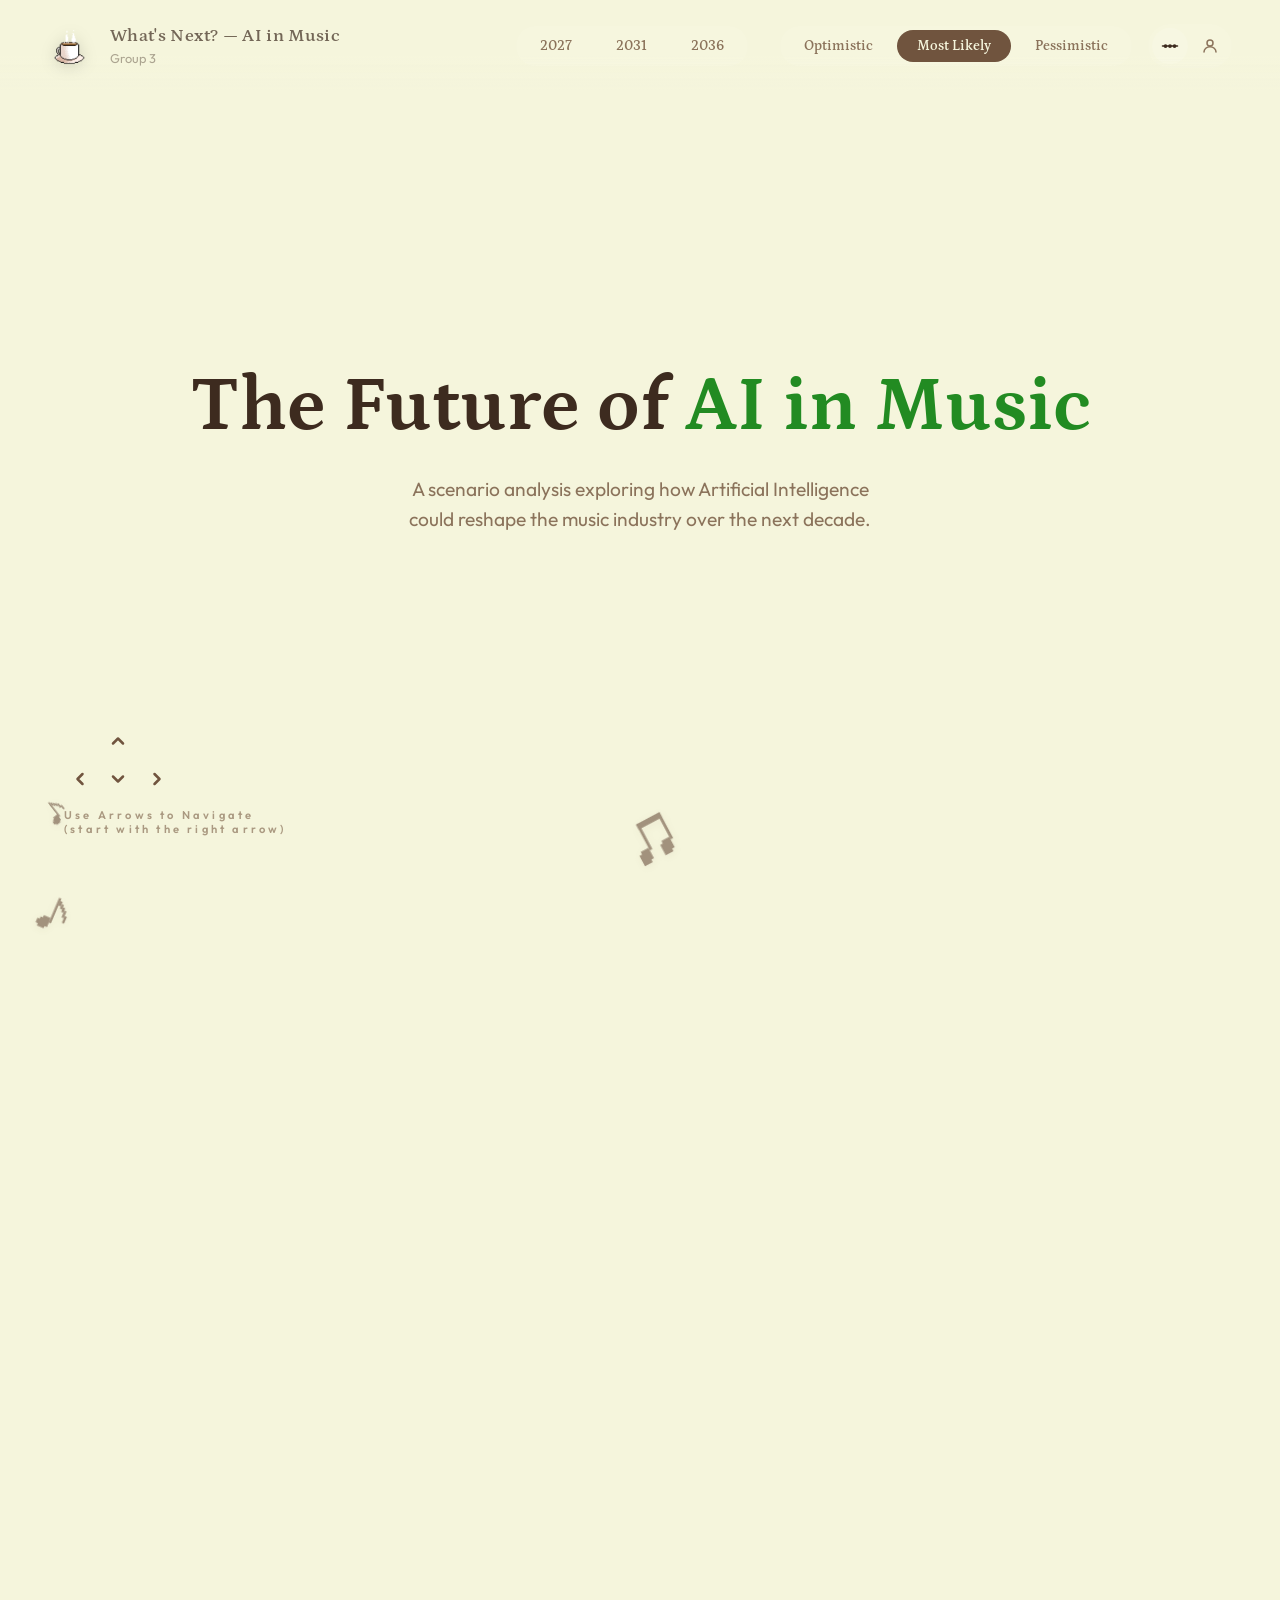
==== commit 1854f873: "Content: Refine interview video description with specific interview themes" ====
--- a/index.html
+++ b/index.html
@@ -1236,7 +1236,7 @@
           <div class="video-info">
             <h3>Ryan on the Realities of AI in Audio</h3>
             <p class="video-description">
-              Ryan provides a grounding perspective on the future of sound, addressing the growing demotivation among artists in an AI-saturated market. He makes a compelling case for the irreplaceable nature of physical instrumentation and explains why the true heart of music is found in the "singular, evolving human moment" that no algorithm can authentically recreate.
+              In this excerpt, Ryan reacts to our speculative timeline (2027–2036), offering a realist’s perspective on the AI-music fracture. He challenges the industry's rush toward synthetic personas, arguing instead that AI should be relegated to technical "busywork" like de-noising and volume-levelling. For Ryan, the future of sound isn't about replacement, but about protecting the "singular, evolving human moment" that gives music its soul.
             </p>
           </div>
         </div>
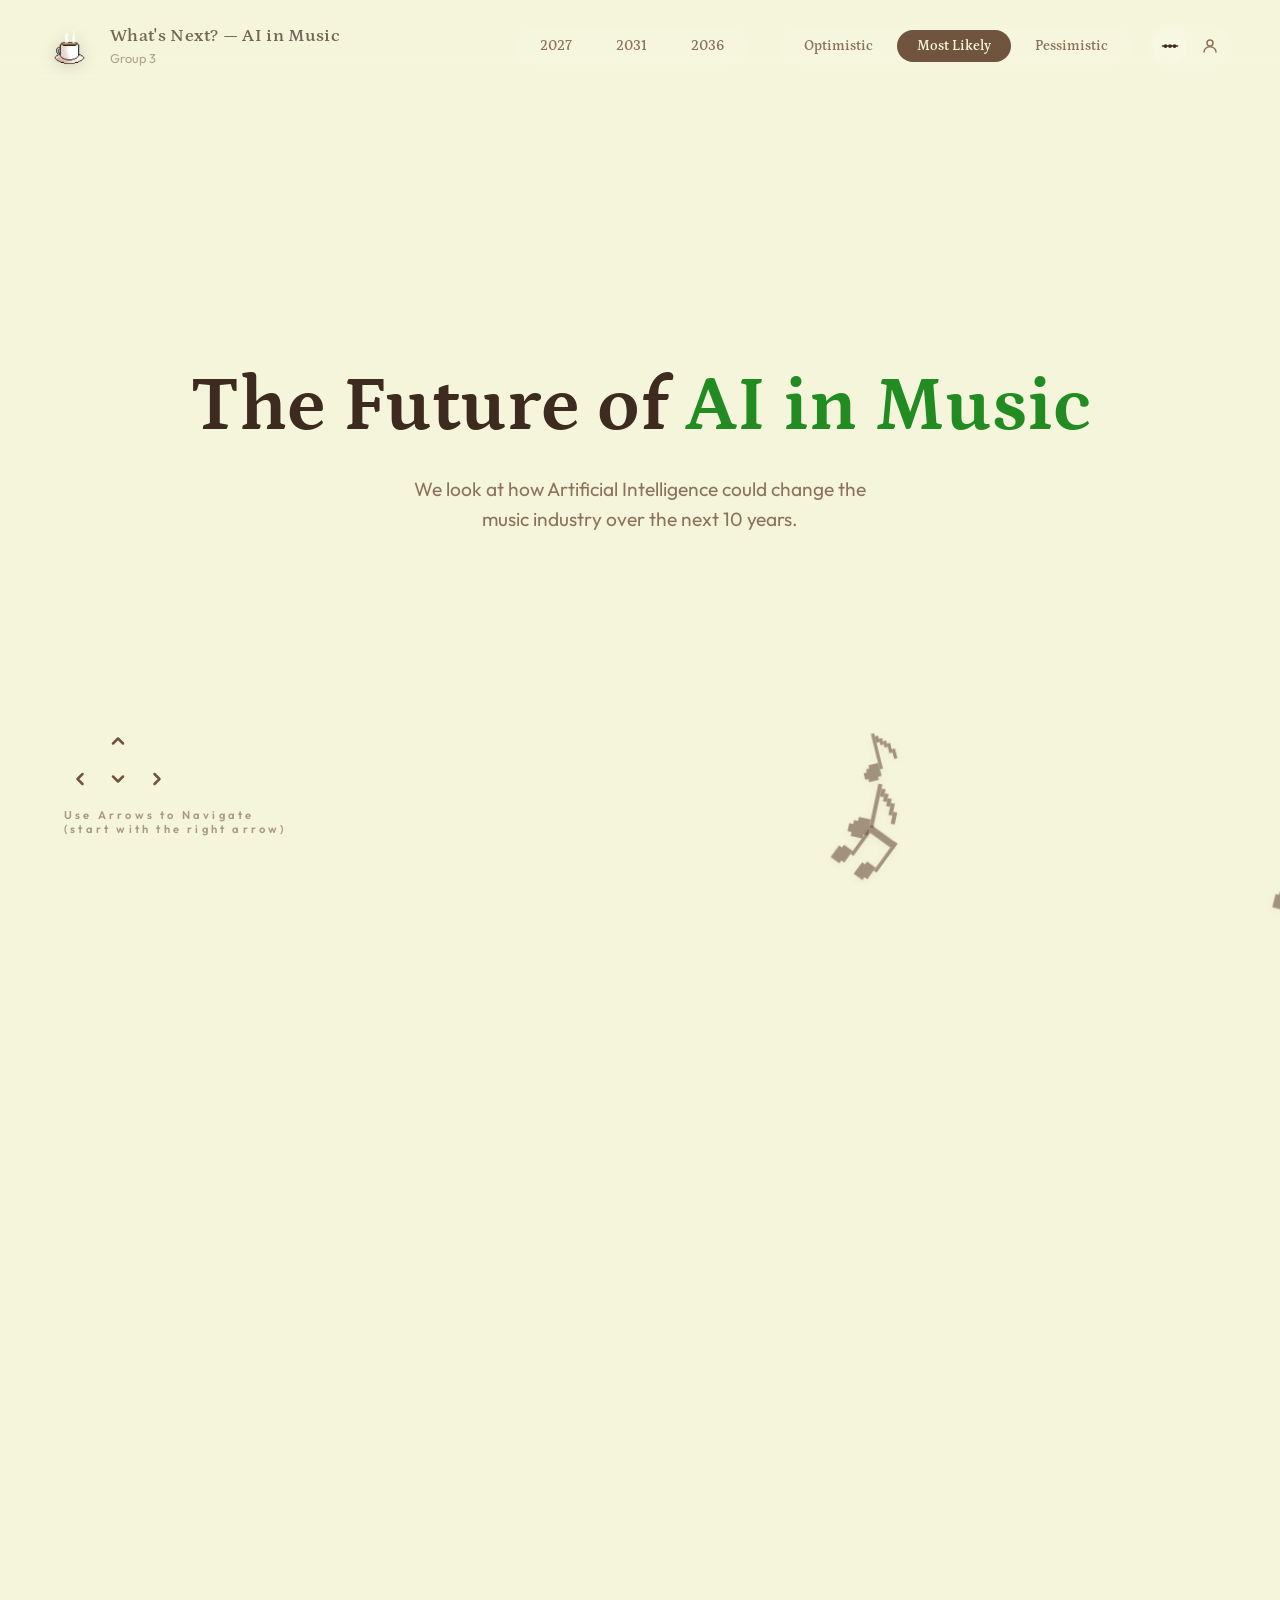
==== commit 422ba5c7: "UI: Simplify site copy for better readability" ====
--- a/index.html
+++ b/index.html
@@ -938,8 +938,7 @@
     <section class="panel-intro" data-panel="0">
       <h1>The Future of <span>AI in Music</span></h1>
       <p class="subtitle">
-        A scenario analysis exploring how Artificial Intelligence could reshape
-        the music industry over the next decade.
+        We look at how Artificial Intelligence could change the music industry over the next 10 years.
       </p>
 
       <div class="nav-guide">
@@ -1006,7 +1005,7 @@
             <h2>Vancouver nightlife is taking a hit, and AI-assisted music demotivates artists</h2>
             <div class="narrative">
               <p>
-                Faced with an endless deluge of passable AI-generated content, emerging artists lose the drive to build careers, significantly impacting local, grassroots music scenes.
+                Because there is so much average AI music, new artists are losing their drive to start careers. This is hurting local music scenes.
               </p>
             </div>
           </div>
@@ -1023,7 +1022,7 @@
             <h2>A solo artist in a developing country wins the first-ever Grammy using AI</h2>
             <div class="narrative">
               <p>
-                AI gives previously under-resourced creators the chance to compete on the global stage. However, human ingenuity has often achieved this boundary-pushing genre fusion without AI already.
+                AI helps artists with fewer resources compete globally. However, creative people have already been mixing different music styles together for a long time without using AI.
               </p>
             </div>
           </div>
@@ -1053,10 +1052,10 @@
               <h2>Quarantined AI: Human-Only Spaces Become a Selling Point</h2>
               <div class="narrative">
                 <p>
-                  By 2031, AI music has its own major platforms and clearly labelled sections on streaming apps, while human-only spaces become a premium experience. Listeners, exhausted by years of AI spam, demand transparency.
+                  By 2031, AI music has its own apps and sections. Human-made music becomes a special, high-end experience. After years of AI spam, listeners want to know what is real.
                 </p>
                 <p>
-                  Major services introduce AI labels, filters, and separate tabs for synthetic content. Over time, indie platforms like Bandcamp double down on human-only catalogues as a brand promise, protecting human scenes and artists.
+                  Big music apps add labels and filters for AI content. Smaller platforms like Bandcamp only allow human music to protect artists and local scenes.
                 </p>
               </div>
             </div>
@@ -1075,7 +1074,7 @@
             <h2>AI takes over electronic music, forcing artists into other popular genres</h2>
             <div class="narrative">
               <p>
-                While AI improves at generating electronic styles, top-tier electronic artists (like Deadmau5 or Skrillex) will rely heavily on their unique live setups to prevent AI from fully taking over their specific scenes.
+                AI is getting better at making electronic music. However, top artists like Skrillex will use their unique live shows to keep AI from taking over their style.
               </p>
             </div>
           </div>
@@ -1092,7 +1091,7 @@
             <h2>Music-producing jobs are plummeting due to AI</h2>
             <div class="narrative">
               <p>
-                The trend of mass job replacement in production stumbles as the massive energy and processing power required for AI to recycle heavy arrangements proves unsustainable compared to human efficiency.
+                The trend of AI replacing human jobs is slowing down. This is because the huge amount of energy needed for AI to make complex music is too hard to maintain.
               </p>
             </div>
           </div>
@@ -1122,10 +1121,10 @@
               <h2>Dead Artists on Tour: When Labels Don’t Tell You They’re Gone</h2>
               <div class="narrative">
                 <p>
-                  In the darkest 2036 scenario, labels quietly continue releasing “new” music and even live-streamed performances from artists who died years earlier, leveraging voice-printing and performance synthesis without disclosure.
+                  In this dark future, music labels release "new" songs and live shows from artists who died years ago. They use AI to copy voices without telling anyone.
                 </p>
                 <p>
-                  The technology to clone voices becomes mature and cheap. With obvious economic incentives to maintain infinite releases from catalogue-rich artists, the ethical lines of disclosure and consent are routinely ignored.
+                  The technology to copy voices is now cheap and easy. Labels use it to make money from famous artists, often ignoring what is right or wrong.
                 </p>
               </div>
             </div>
@@ -1144,7 +1143,7 @@
             <h2>The bell curve is flattening; any artist can improve their chances of success</h2>
             <div class="narrative">
               <p>
-                While AI-integrated workflows boost the baseline quality of music, audiences grow deeply skeptical. Fans lose trust in artists who secretly use AI because music remains fundamentally about capturing a singular human moment.
+                AI helps make music sound better, but fans are becoming suspicious. People lose trust in artists who secretly use AI because music is really about sharing a real human moment.
               </p>
             </div>
           </div>
@@ -1161,7 +1160,7 @@
             <h2>AI gives small artists better resources and increases the chances of making it big</h2>
             <div class="narrative">
               <p>
-                Predictive generation allows solo creators to afford massive productions, instantly generating realistic session musicians, like an 8-string heavy metal guitarist, to realize ideas they couldn't otherwise afford.
+                AI lets solo artists create huge music productions for a low cost. They can use AI to add realistic musicians, like a heavy metal guitarist, to their songs without having to pay for a big studio.
               </p>
             </div>
           </div>
@@ -1175,9 +1174,9 @@
 
     <!-- ---- CLOSING ---- -->
     <section class="panel-closing" data-panel="4">
-      <h2>Will AI Replace the Artist or Elevate the Master?</h2>
+      <h2>Will AI Replace Artists or Help Them?</h2>
       <p class="closing-text">
-        As generative models become ubiquitous, the ultimate scarcity won't be high-quality music—it will be human authenticity. Are we building tools to eliminate technical friction, or are we accidentally replacing the very soul of the creative process?
+        As AI music becomes common, real human music will become more valuable. Are we building tools to help with the hard parts of work, or are we replacing the heart of creativity?
       </p>
     </section>
 
@@ -1204,7 +1203,7 @@
             <h3>Ryan</h3>
             <p class="person-role">Audio Professional (Sound Designer, Mix & Master Engineer, Composer)</p>
             <p class="person-bio">
-              Ryan has been working in the music industry for 11 years, diving into audio when he was just 14 years old. As a realist who has spent countless hours on the gruelling, tedious side of audio production—like manually tuning vocal notes—Ryan believes AI should eliminate technical busywork rather than replace the vibrant, creative magic of making art.
+              Ryan has worked in music for 11 years, starting when he was only 14. He has spent thousands of hours doing the hard, boring parts of audio production—like fixing out-of-tune vocals. Ryan believes AI should take over these boring technical jobs so humans can focus on the creative magic of making art.
             </p>
             <div class="shoutout">
               <div class="shoutout-content">
@@ -1236,7 +1235,7 @@
           <div class="video-info">
             <h3>Ryan on the Realities of AI in Audio</h3>
             <p class="video-description">
-              In this excerpt, Ryan reacts to our speculative timeline (2027–2036), offering a realist’s perspective on the AI-music fracture. He challenges the industry's rush toward synthetic personas, arguing instead that AI should be relegated to technical "busywork" like de-noising and volume-levelling. For Ryan, the future of sound isn't about replacement, but about protecting the "singular, evolving human moment" that gives music its soul.
+              In this video, Ryan looks at our 10-year plan for AI in music. He shares his honest thoughts as an audio professional. Ryan believes AI should only handle boring, technical tasks like cleaning up background noise. He argues that AI cannot replace the "human moment" that makes music special and gives it heart.
             </p>
           </div>
         </div>
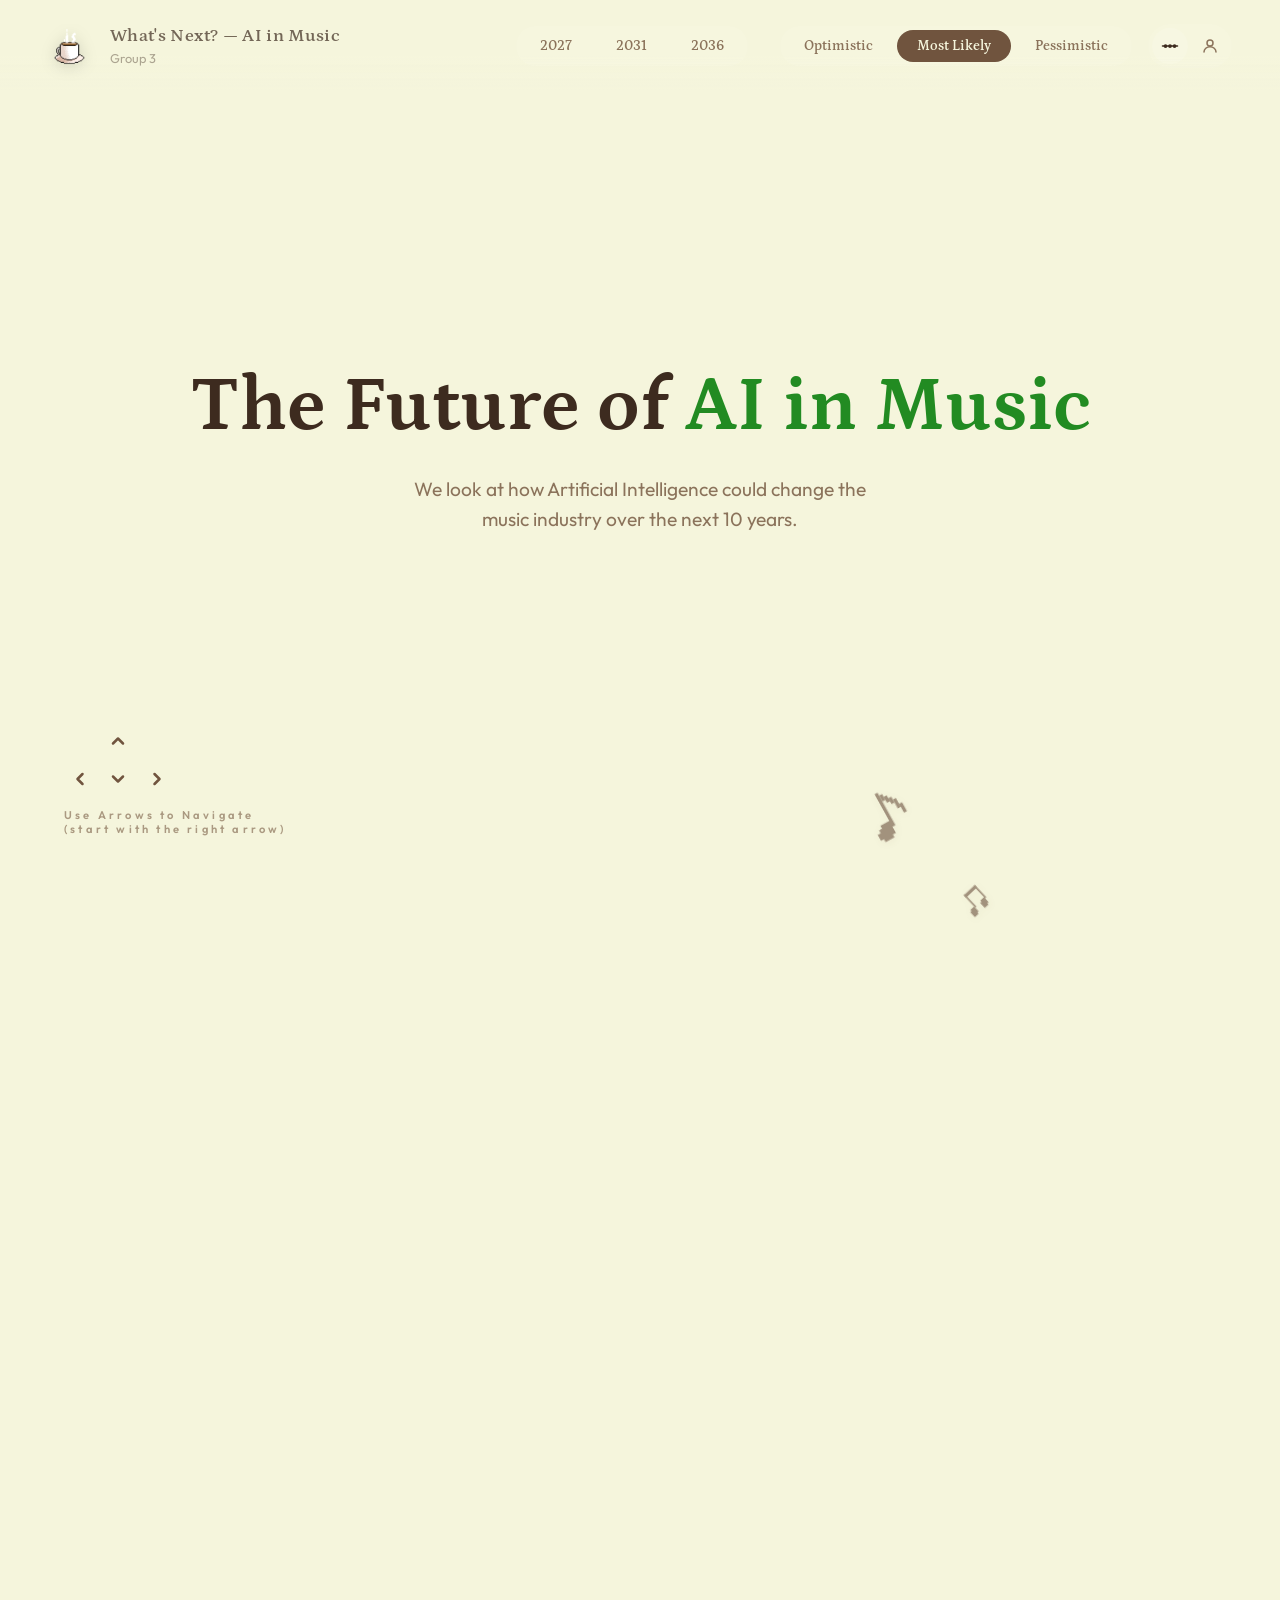
==== commit b9e0e731: "UI: Sync background music with interview video playback" ====
--- a/index.html
+++ b/index.html
@@ -1441,6 +1441,20 @@
     document.addEventListener('click', startAudio);
     document.addEventListener('keydown', startAudio);
 
+    // Sync Background Audio with Interview Video
+    const interviewVideo = document.querySelector('.video-slot video');
+    if (interviewVideo && audio) {
+      interviewVideo.addEventListener('play', () => {
+        audio.pause();
+      });
+      interviewVideo.addEventListener('pause', () => {
+        audio.play().catch(err => console.log("Audio resume blocked:", err));
+      });
+      interviewVideo.addEventListener('ended', () => {
+        audio.play().catch(err => console.log("Audio resume blocked:", err));
+      });
+    }
+
     // Floating Music Notes Particle System
     function spawnNote() {
       const notes = ['media/music_note.svg', 'media/music_note_2.svg'];
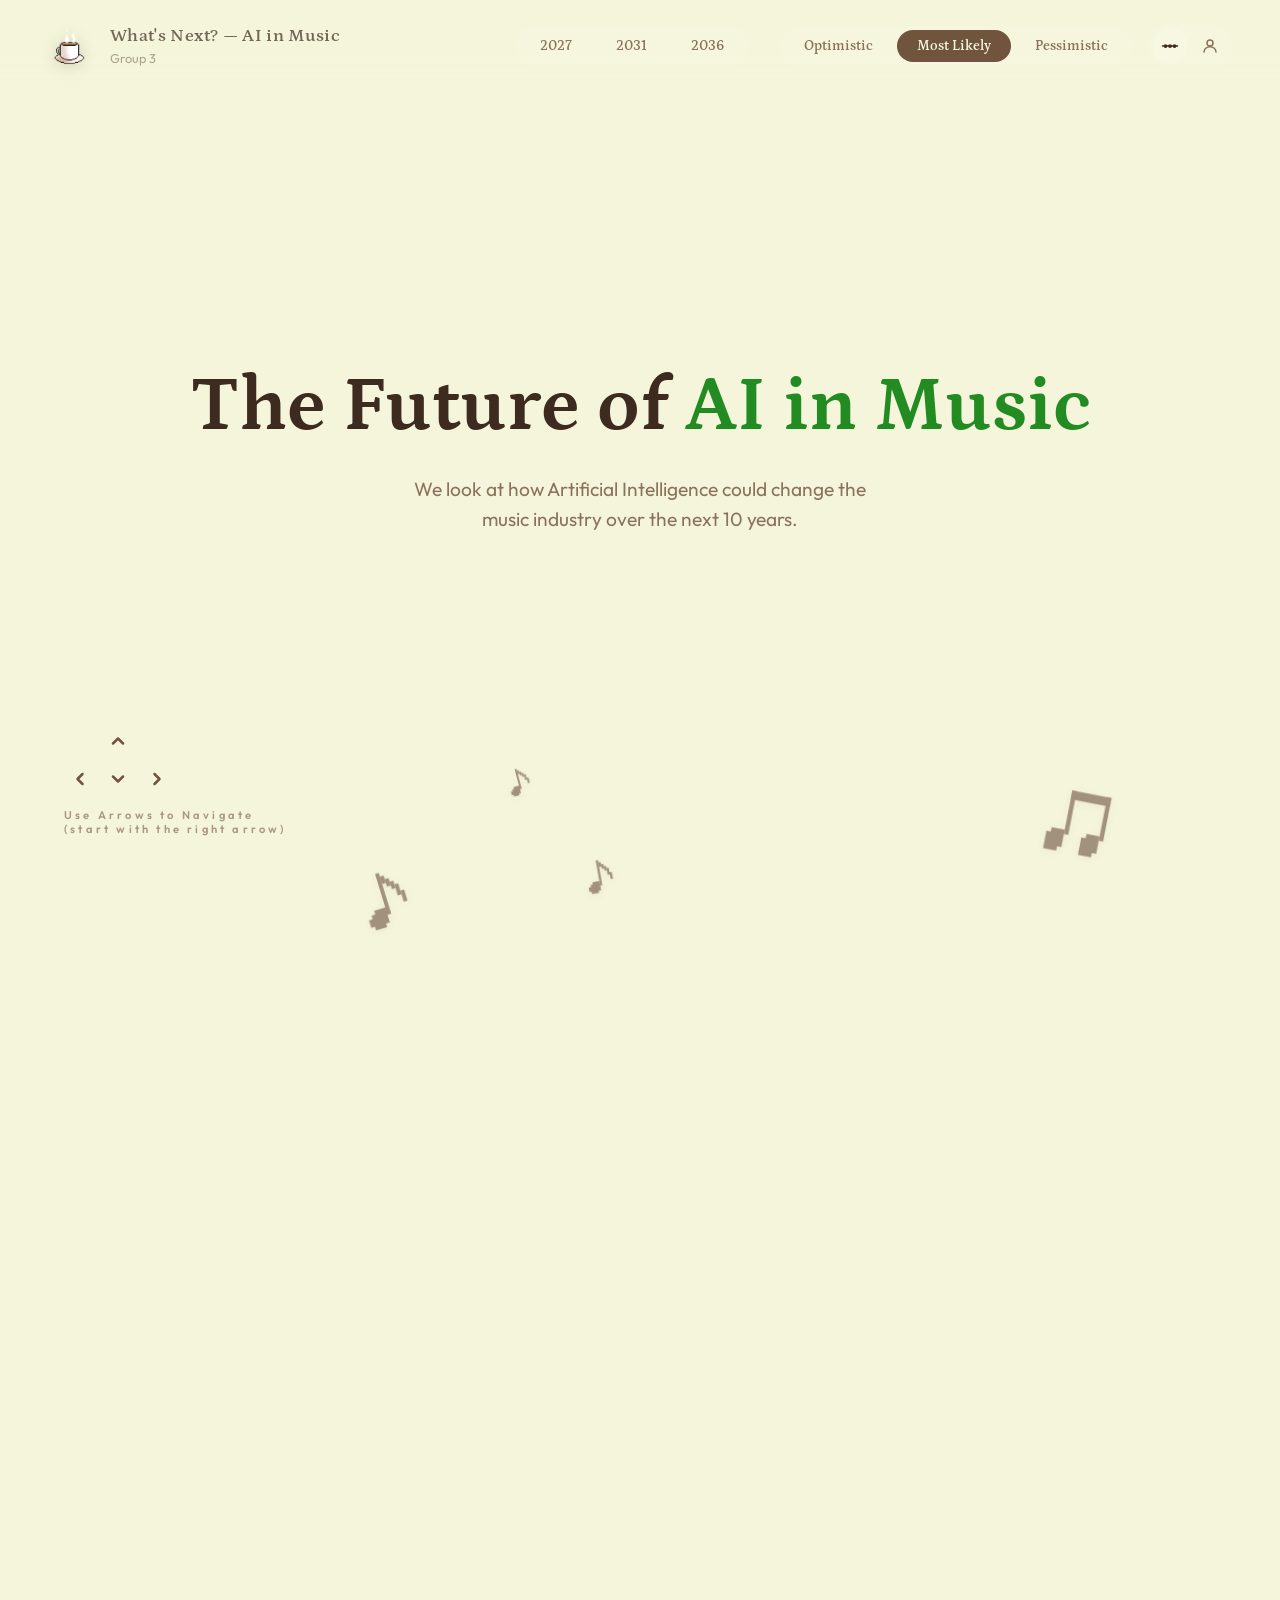
==== commit 1761280e: "UI: Add coffee mug favicon from Material Icons" ====
--- a/index.html
+++ b/index.html
@@ -4,6 +4,7 @@
   <meta charset="UTF-8">
   <meta name="viewport" content="width=device-width, initial-scale=1.0">
   <title>What's Next? — AI in Music</title>
+  <link rel="icon" href="https://fonts.gstatic.com/s/i/materialicons/coffee/v16/24px.svg" type="image/svg+xml">
   <link rel="preconnect" href="https://fonts.googleapis.com">
   <link rel="preconnect" href="https://fonts.gstatic.com" crossorigin>
   <link href="https://fonts.googleapis.com/css2?family=Petrona:ital,wght@0,300..900;1,300..900&family=Outfit:wght@100..900&display=swap" rel="stylesheet">
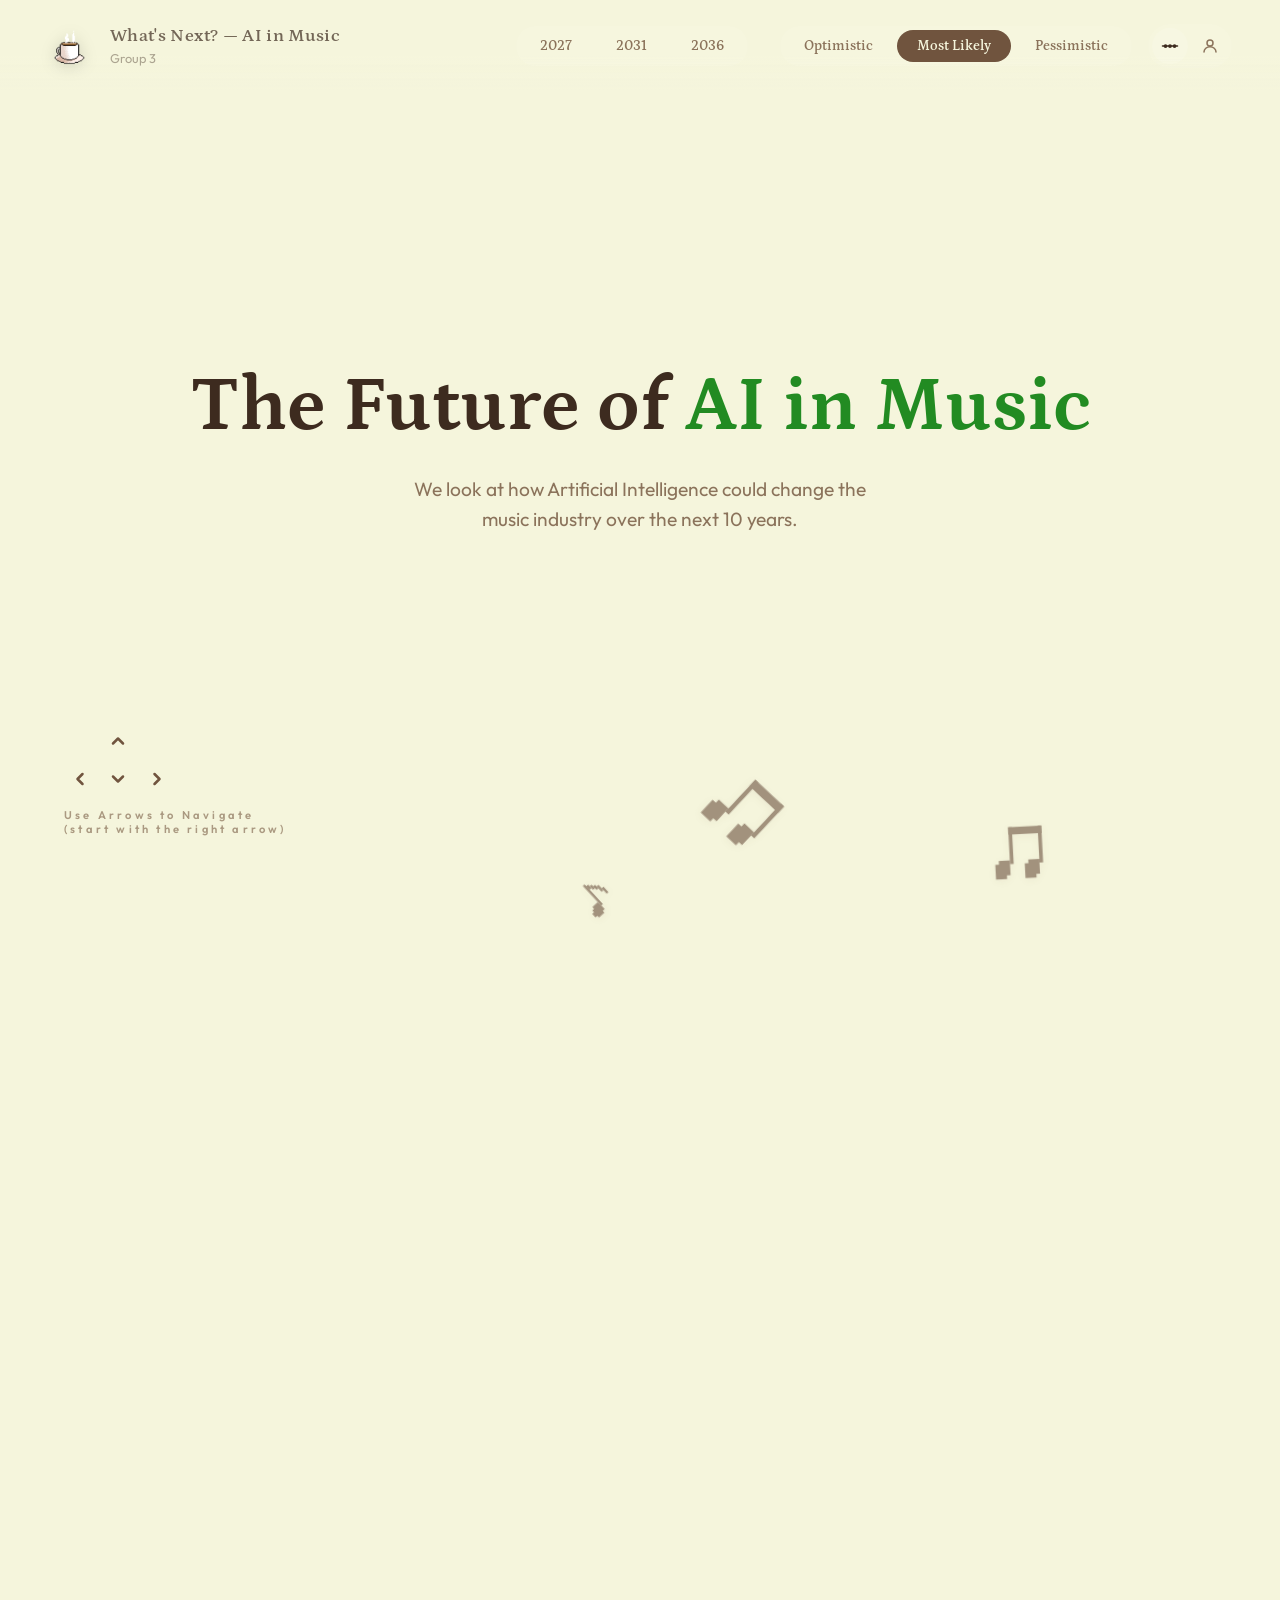
==== commit efa1b1dc: "feat: Add local `local_cafe.svg` and update `index.html` to use it as the favicon." ====
--- a/index.html
+++ b/index.html
@@ -4,7 +4,7 @@
   <meta charset="UTF-8">
   <meta name="viewport" content="width=device-width, initial-scale=1.0">
   <title>What's Next? — AI in Music</title>
-  <link rel="icon" href="https://fonts.gstatic.com/s/i/materialicons/coffee/v16/24px.svg" type="image/svg+xml">
+  <link rel="icon" href="media/local_cafe.svg" type="image/svg+xml">
   <link rel="preconnect" href="https://fonts.googleapis.com">
   <link rel="preconnect" href="https://fonts.gstatic.com" crossorigin>
   <link href="https://fonts.googleapis.com/css2?family=Petrona:ital,wght@0,300..900;1,300..900&family=Outfit:wght@100..900&display=swap" rel="stylesheet">
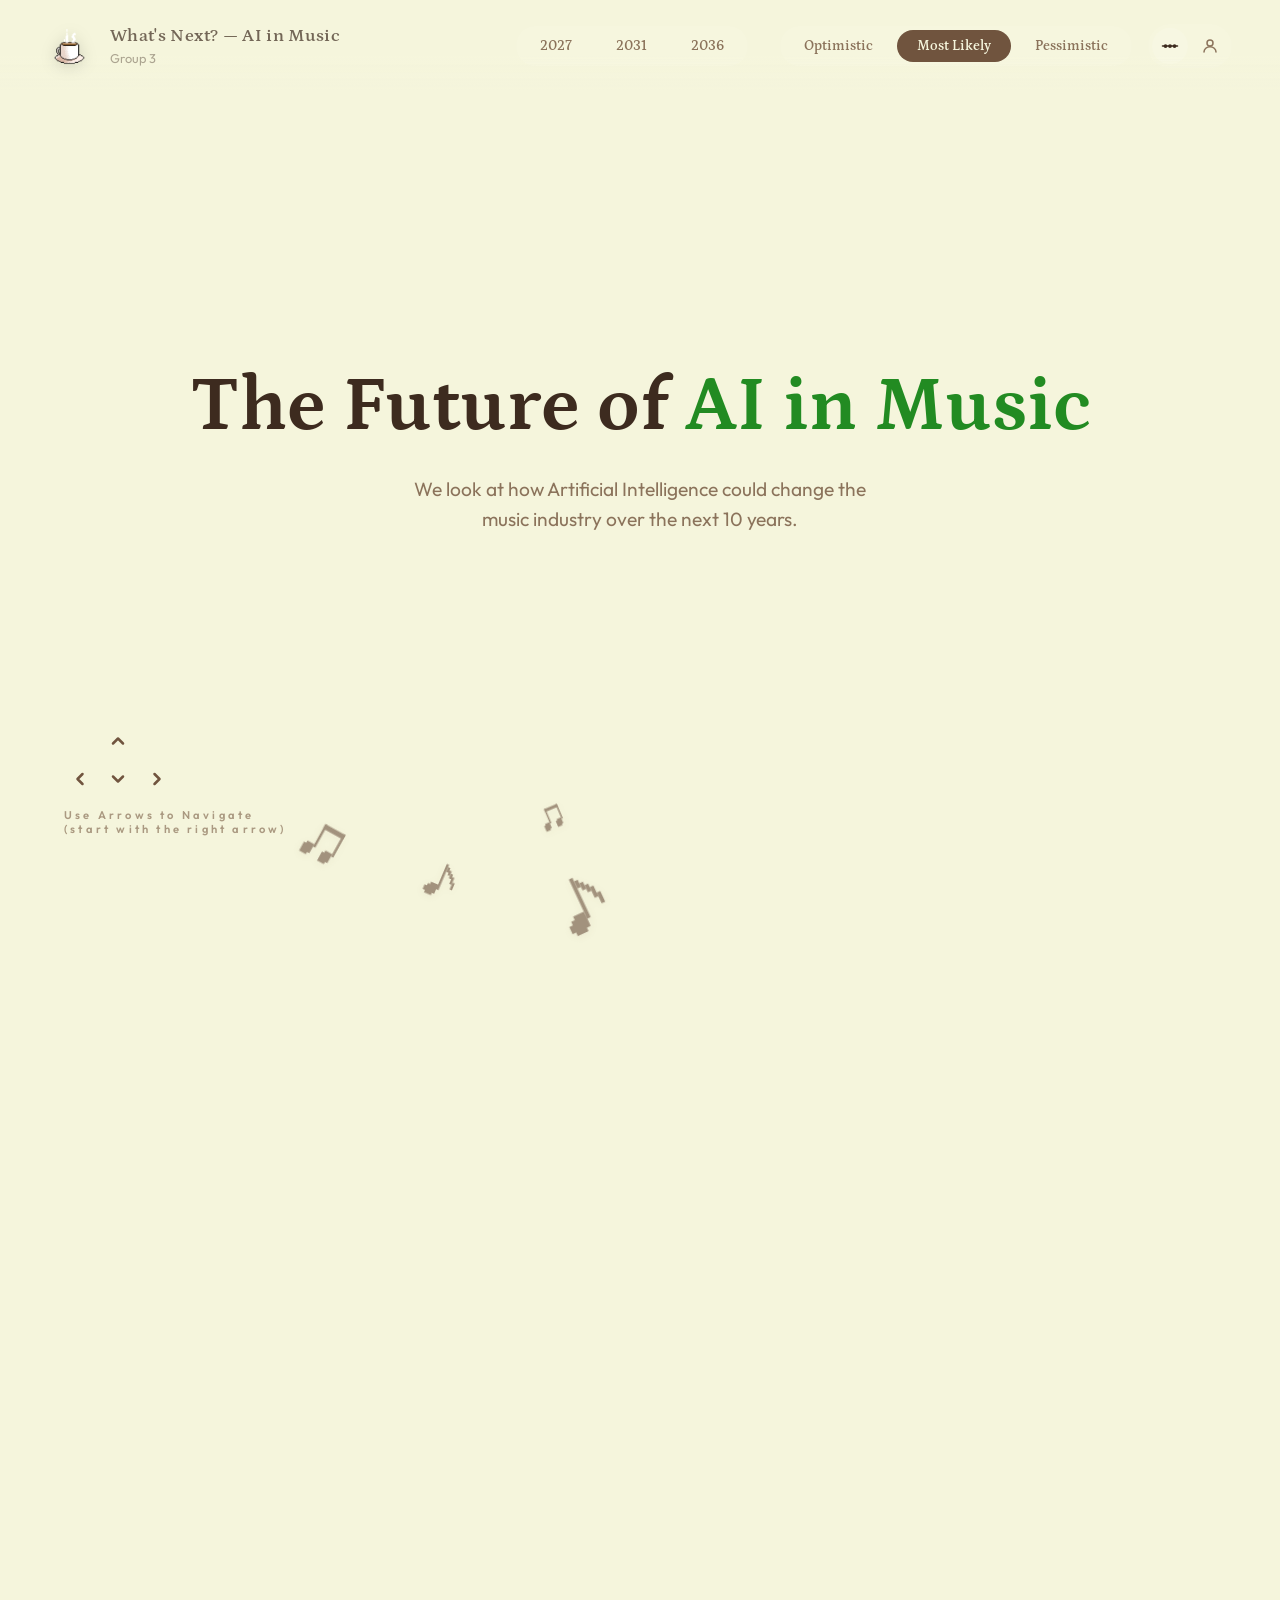
==== commit 21a091bf: "style: Adjust max-height for media and person images and increase hero media slot height." ====
--- a/index.html
+++ b/index.html
@@ -393,6 +393,7 @@
     .media-slot img {
       width: 100%;
       height: 100%;
+      max-height: 450px;
       object-fit: cover;
       border: 1px solid rgba(0,0,0,0.1);
       border-radius: 1px;
@@ -431,7 +432,7 @@
     .cell-hero .media-slot {
       width: 100%;
       max-width: 1100px;
-      height: 40vh;
+      height: 45vh;
       border-radius: 0.75rem;
       border: none;
     }
@@ -624,6 +625,7 @@
     .person-photo-slot img {
       width: 100%;
       height: 100%;
+      max-height: 650px;
       object-fit: cover;
       border-radius: 0.75rem;
     }
